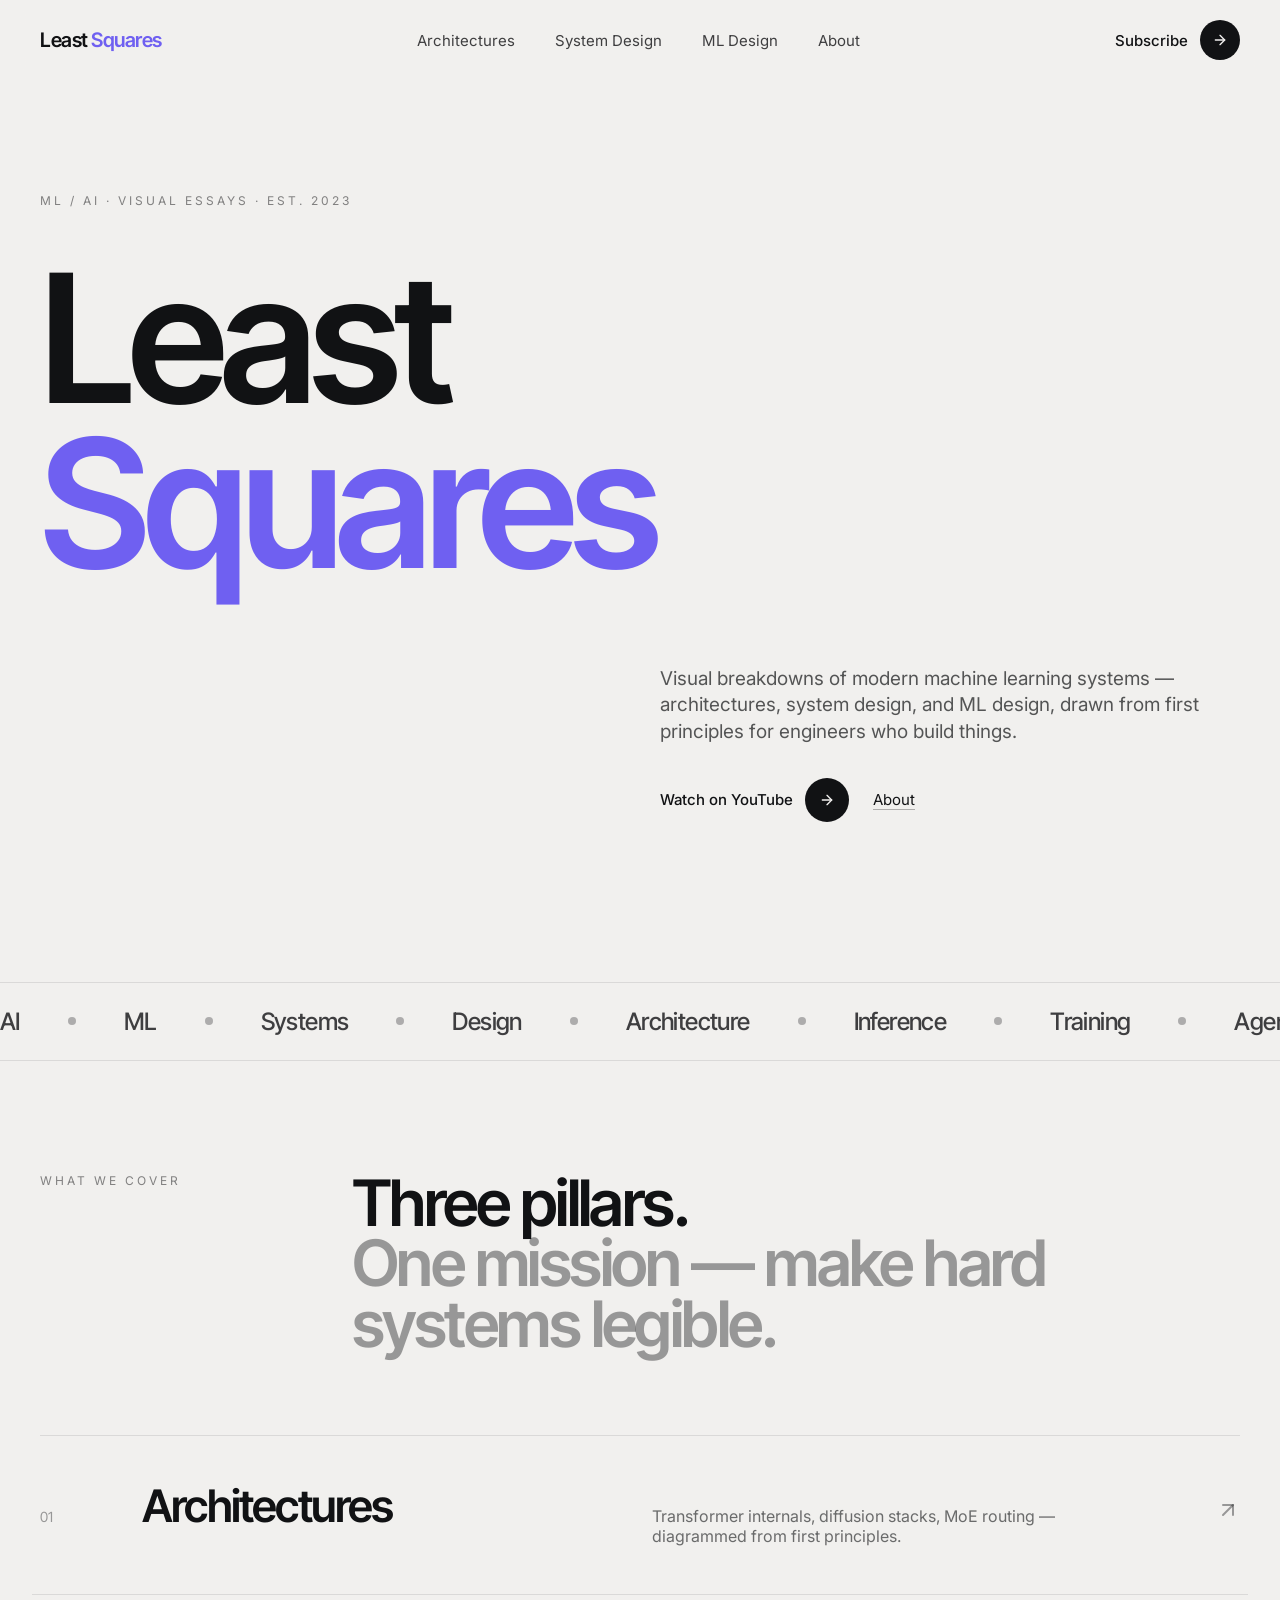
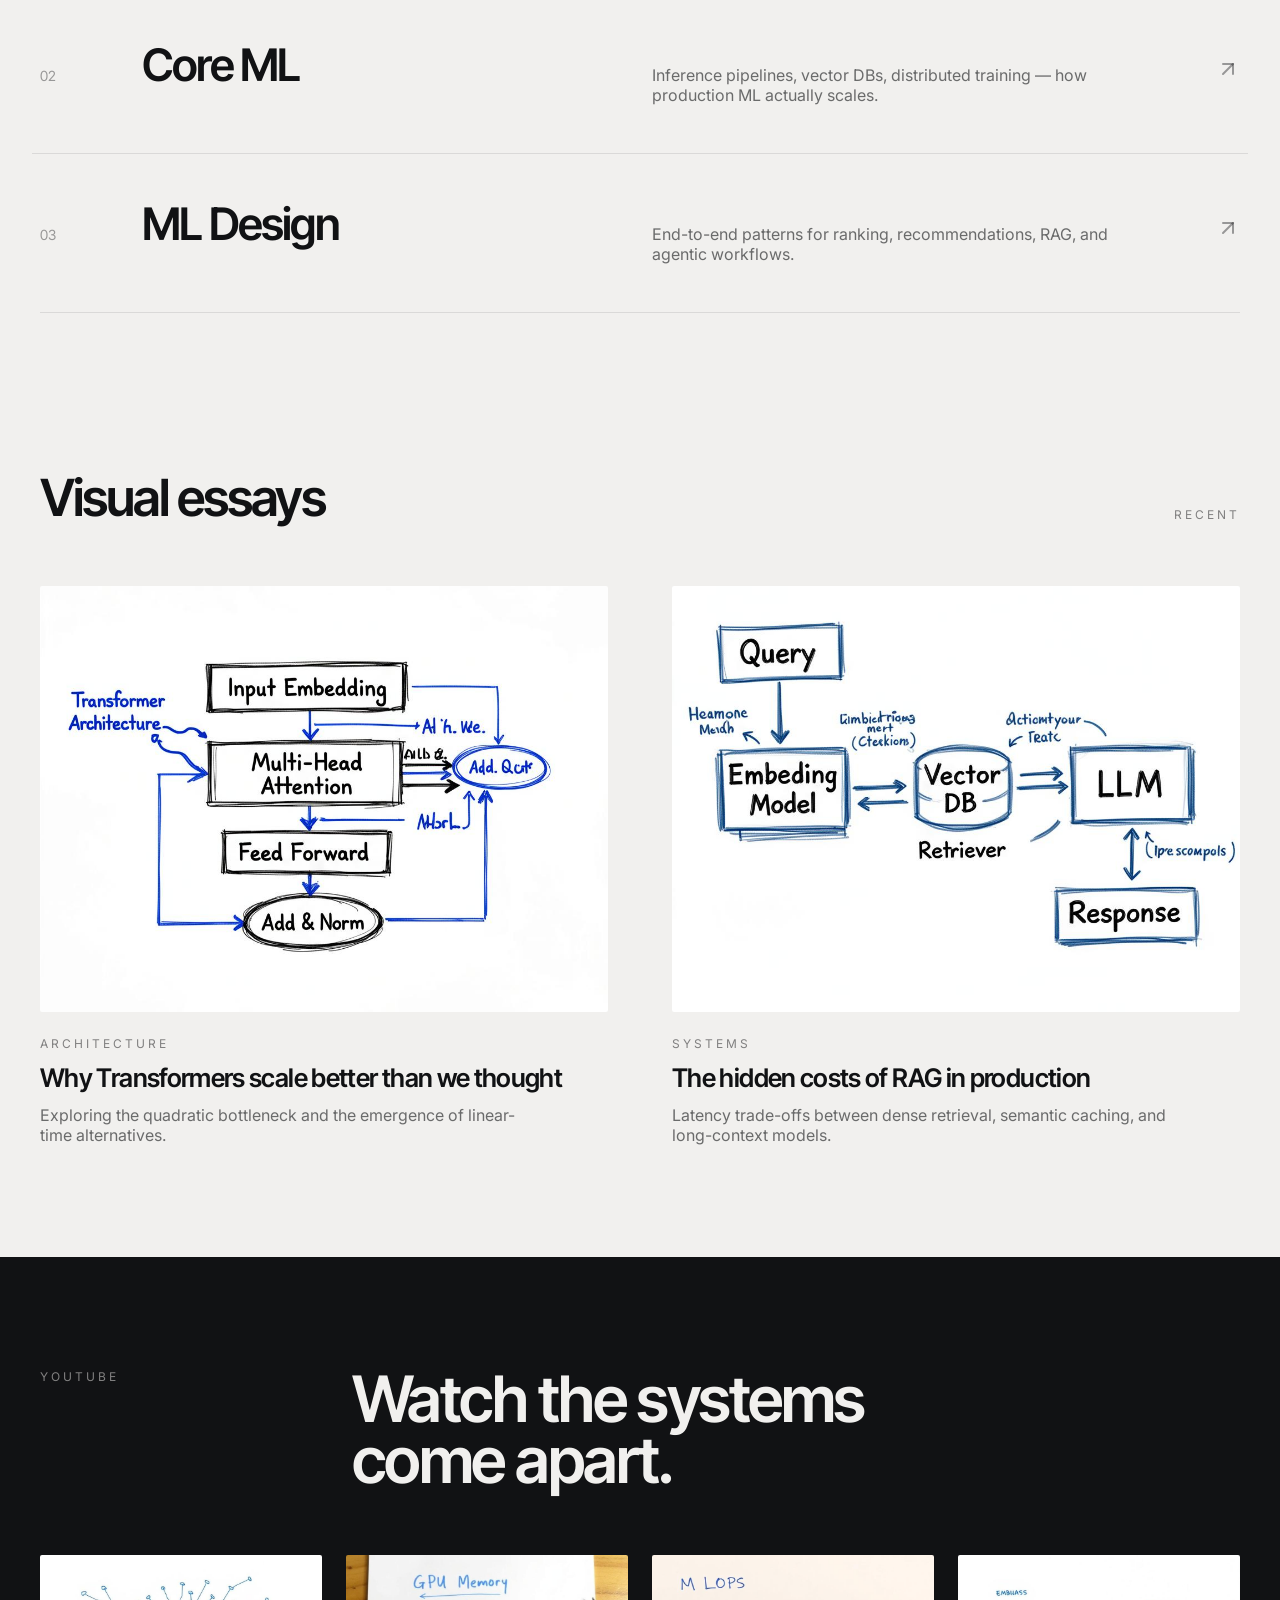
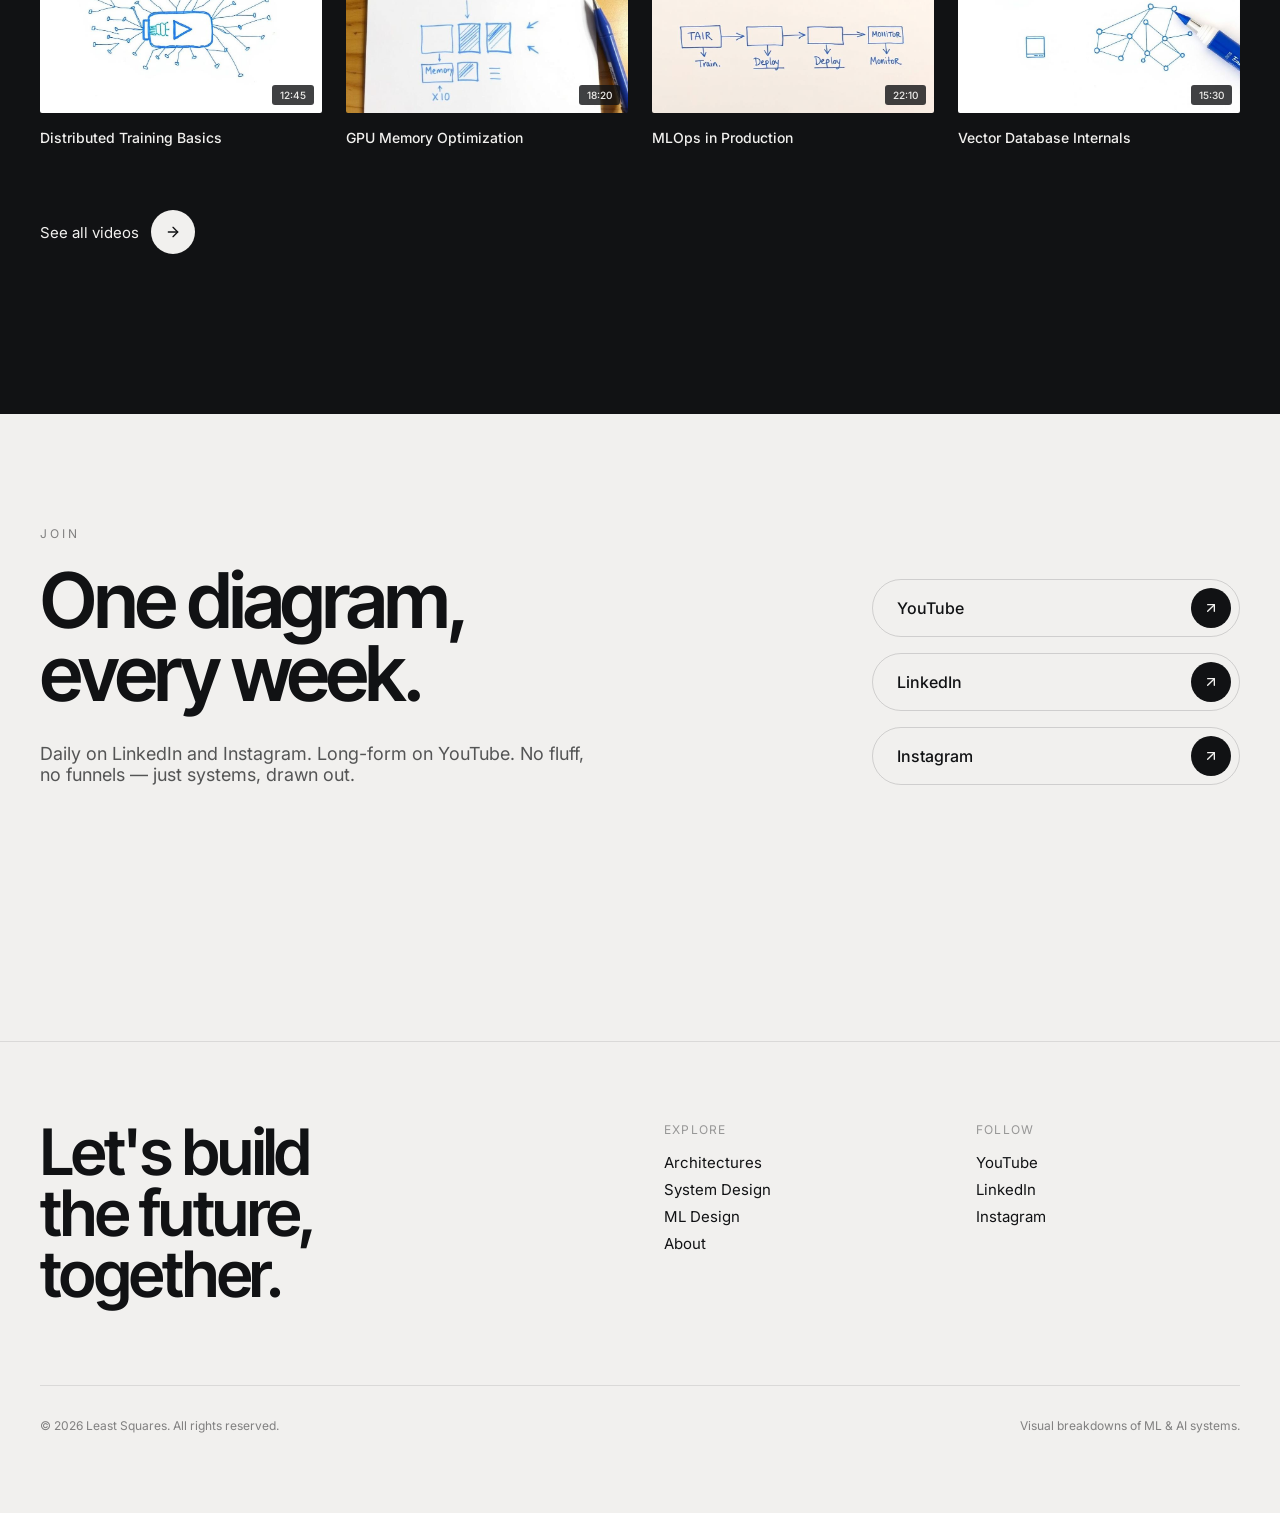
==== index.html @ eaf54483 "[Upate]: Added brand color" ====
<!DOCTYPE html>
<html lang="en">
<head>
  <meta charset="UTF-8" />
  <meta name="viewport" content="width=device-width, initial-scale=1.0" />
  <title>Least Squares — Visual breakdowns of ML & AI systems</title>
  <meta name="description" content="Visual breakdowns of ML/AI architectures, system design, and ML design — annotated diagrams and first-principles analysis for engineers." />
  <meta property="og:title" content="Least Squares — ML/AI Architectures & System Design" />
  <meta property="og:description" content="Visual breakdowns of ML systems, RAG pipelines, and model internals." />
  <meta property="og:type" content="website" />
  <meta property="og:url" content="/" />
  <link rel="canonical" href="/" />
  <link rel="stylesheet" href="styles.css" />
</head>
<body>

<!-- HEADER -->
<header class="site-header">
  <div class="inner">
    <a href="index.html" class="logo font-display">
      Least <span class="brand-color">Squares</span>
    </a>
    <nav>
      <a href="architectures.html">Architectures</a>
      <a href="system-design.html">System Design</a>
      <a href="ml-design.html">ML Design</a>
      <a href="about.html">About</a>
    </nav>
    <a href="https://www.youtube.com/" target="_blank" rel="noreferrer" class="subscribe-btn">
      <span class="subscribe-label">Subscribe</span>
      <span class="icon-circle">
        <svg class="icon-arrow-right" viewBox="0 0 24 24"><line x1="5" y1="12" x2="19" y2="12"/><polyline points="12 5 19 12 12 19"/></svg>
      </span>
    </a>
    <button class="mobile-menu-btn" id="menuBtn" aria-label="Toggle menu">
      <span></span><span></span><span></span>
    </button>
  </div>
  <nav class="mobile-nav" id="mobileNav">
    <a href="architectures.html">Architectures</a>
    <a href="system-design.html">System Design</a>
    <a href="ml-design.html">ML Design</a>
    <a href="about.html">About</a>
    <a href="https://www.youtube.com/" target="_blank" rel="noreferrer">Subscribe →</a>
  </nav>
</header>

<!-- MAIN -->
<div class="page-wrapper">
  <main>

    <!-- Hero -->
    <section class="hero">
      <div class="inner">
        <p class="eyebrow">ML / AI · Visual essays · Est. 2023</p>
        <h1 class="editorial-headline">Least<br><span class="brand-color">Squares</span></h1>
        <div class="hero-bottom">
          <div class="hero-right">
            <p class="hero-desc">
              Visual breakdowns of modern machine learning systems —
              architectures, system design, and ML design, drawn from
              first principles for engineers who build things.
            </p>
            <div class="hero-actions">
              <a href="https://www.youtube.com/" target="_blank" rel="noreferrer" class="yt-link">
                Watch on YouTube
                <span class="icon-circle">
                  <svg class="icon-arrow-right" viewBox="0 0 24 24"><line x1="5" y1="12" x2="19" y2="12"/><polyline points="12 5 19 12 12 19"/></svg>
                </span>
              </a>
              <a href="about.html" class="about-link">About</a>
            </div>
          </div>
        </div>
      </div>

      <!-- Marquee -->
      <div class="marquee-band">
        <div class="marquee-inner">
          <!-- Triplicated for infinite loop -->
          <span class="marquee-item">AI<span class="marquee-dot"></span></span>
          <span class="marquee-item">ML<span class="marquee-dot"></span></span>
          <span class="marquee-item">Systems<span class="marquee-dot"></span></span>
          <span class="marquee-item">Design<span class="marquee-dot"></span></span>
          <span class="marquee-item">Architecture<span class="marquee-dot"></span></span>
          <span class="marquee-item">Inference<span class="marquee-dot"></span></span>
          <span class="marquee-item">Training<span class="marquee-dot"></span></span>
          <span class="marquee-item">Agents<span class="marquee-dot"></span></span>
          <span class="marquee-item">RAG<span class="marquee-dot"></span></span>
          <span class="marquee-item">Vectors<span class="marquee-dot"></span></span>
          <!-- repeat 2 -->
          <span class="marquee-item">AI<span class="marquee-dot"></span></span>
          <span class="marquee-item">ML<span class="marquee-dot"></span></span>
          <span class="marquee-item">Systems<span class="marquee-dot"></span></span>
          <span class="marquee-item">Design<span class="marquee-dot"></span></span>
          <span class="marquee-item">Architecture<span class="marquee-dot"></span></span>
          <span class="marquee-item">Inference<span class="marquee-dot"></span></span>
          <span class="marquee-item">Training<span class="marquee-dot"></span></span>
          <span class="marquee-item">Agents<span class="marquee-dot"></span></span>
          <span class="marquee-item">RAG<span class="marquee-dot"></span></span>
          <span class="marquee-item">Vectors<span class="marquee-dot"></span></span>
          <!-- repeat 3 -->
          <span class="marquee-item">AI<span class="marquee-dot"></span></span>
          <span class="marquee-item">ML<span class="marquee-dot"></span></span>
          <span class="marquee-item">Systems<span class="marquee-dot"></span></span>
          <span class="marquee-item">Design<span class="marquee-dot"></span></span>
          <span class="marquee-item">Architecture<span class="marquee-dot"></span></span>
          <span class="marquee-item">Inference<span class="marquee-dot"></span></span>
          <span class="marquee-item">Training<span class="marquee-dot"></span></span>
          <span class="marquee-item">Agents<span class="marquee-dot"></span></span>
          <span class="marquee-item">RAG<span class="marquee-dot"></span></span>
          <span class="marquee-item">Vectors<span class="marquee-dot"></span></span>
        </div>
      </div>
    </section>

    <!-- Pillars -->
    <section class="pillars-section">
      <div class="pillars-header">
        <p class="pillars-label">What we cover</p>
        <h2 class="pillars-headline">
          Three pillars.<br>
          <span class="muted">One mission — make hard systems legible.</span>
        </h2>
      </div>
      <div class="pillars-list">
        <a href="architectures.html" class="pillar-row">
          <span class="pillar-num font-display">01</span>
          <h3 class="pillar-title font-display">Architectures</h3>
          <p class="pillar-body">Transformer internals, diffusion stacks, MoE routing — diagrammed from first principles.</p>
          <span class="pillar-arrow">
            <svg class="icon-arrow-up-right" viewBox="0 0 24 24"><line x1="7" y1="17" x2="17" y2="7"/><polyline points="7 7 17 7 17 17"/></svg>
          </span>
        </a>
        <a href="system-design.html" class="pillar-row">
          <span class="pillar-num font-display">02</span>
          <h3 class="pillar-title font-display">Core ML</h3>
          <p class="pillar-body">Inference pipelines, vector DBs, distributed training — how production ML actually scales.</p>
          <span class="pillar-arrow">
            <svg class="icon-arrow-up-right" viewBox="0 0 24 24"><line x1="7" y1="17" x2="17" y2="7"/><polyline points="7 7 17 7 17 17"/></svg>
          </span>
        </a>
        <a href="ml-design.html" class="pillar-row">
          <span class="pillar-num font-display">03</span>
          <h3 class="pillar-title font-display">ML Design</h3>
          <p class="pillar-body">End-to-end patterns for ranking, recommendations, RAG, and agentic workflows.</p>
          <span class="pillar-arrow">
            <svg class="icon-arrow-up-right" viewBox="0 0 24 24"><line x1="7" y1="17" x2="17" y2="7"/><polyline points="7 7 17 7 17 17"/></svg>
          </span>
        </a>
      </div>
    </section>

    <!-- Visual Essays -->
    <section class="essays-section">
      <div class="essays-header">
        <h2 class="editorial-headline">Visual essays</h2>
        <span class="recent-label">Recent</span>
      </div>
      <div class="essays-grid">
        <article class="essay-card">
          <div class="essay-img-wrap">
            <img src="assets/diagram-transformer.jpg" alt="Why Transformers scale better than we thought" loading="lazy" />
          </div>
          <p class="essay-tag">Architecture</p>
          <h3 class="essay-title font-display">Why Transformers scale better than we thought</h3>
          <p class="essay-body">Exploring the quadratic bottleneck and the emergence of linear-time alternatives.</p>
        </article>
        <article class="essay-card">
          <div class="essay-img-wrap">
            <img src="assets/diagram-rag.jpg" alt="The hidden costs of RAG in production" loading="lazy" />
          </div>
          <p class="essay-tag">Systems</p>
          <h3 class="essay-title font-display">The hidden costs of RAG in production</h3>
          <p class="essay-body">Latency trade-offs between dense retrieval, semantic caching, and long-context models.</p>
        </article>
      </div>
    </section>

    <!-- Video Section -->
    <section class="video-section">
      <div class="inner">
        <div class="video-header">
          <p class="video-label">YouTube</p>
          <h2 class="video-headline editorial-headline">
            Watch the systems<br>come apart.
          </h2>
        </div>
        <div class="video-grid">
          <a href="https://www.youtube.com/" target="_blank" rel="noreferrer" class="video-card">
            <div class="video-thumb">
              <img src="assets/yt-distributed.jpg" alt="Distributed Training Basics" loading="lazy" />
              <span class="video-duration">12:45</span>
            </div>
            <p class="video-title">Distributed Training Basics</p>
          </a>
          <a href="https://www.youtube.com/" target="_blank" rel="noreferrer" class="video-card">
            <div class="video-thumb">
              <img src="assets/yt-gpu.jpg" alt="GPU Memory Optimization" loading="lazy" />
              <span class="video-duration">18:20</span>
            </div>
            <p class="video-title">GPU Memory Optimization</p>
          </a>
          <a href="https://www.youtube.com/" target="_blank" rel="noreferrer" class="video-card">
            <div class="video-thumb">
              <img src="assets/yt-mlops.jpg" alt="MLOps in Production" loading="lazy" />
              <span class="video-duration">22:10</span>
            </div>
            <p class="video-title">MLOps in Production</p>
          </a>
          <a href="https://www.youtube.com/" target="_blank" rel="noreferrer" class="video-card">
            <div class="video-thumb">
              <img src="assets/yt-vectordb.jpg" alt="Vector Database Internals" loading="lazy" />
              <span class="video-duration">15:30</span>
            </div>
            <p class="video-title">Vector Database Internals</p>
          </a>
        </div>
        <div class="video-cta">
          <a href="https://www.youtube.com/" target="_blank" rel="noreferrer">
            See all videos
            <span class="icon-circle">
              <svg class="icon-arrow-right" viewBox="0 0 24 24"><line x1="5" y1="12" x2="19" y2="12"/><polyline points="12 5 19 12 12 19"/></svg>
            </span>
          </a>
        </div>
      </div>
    </section>

    <!-- Social / Newsletter CTA -->
    <section class="social-section">
      <div class="social-grid">
        <div class="social-left">
          <p class="social-eyebrow">Join</p>
          <h2 class="social-headline editorial-headline">
            One diagram,<br>every week.
          </h2>
          <p class="social-desc">
            Daily on LinkedIn and Instagram. Long-form on YouTube. No fluff, no funnels — just systems, drawn out.
          </p>
        </div>
        <div class="social-right">
          <a href="https://www.youtube.com/" target="_blank" rel="noreferrer" class="social-link">
            <span>YouTube</span>
            <span class="icon-circle">
              <svg class="icon-arrow-up-right-sm" viewBox="0 0 24 24"><line x1="7" y1="17" x2="17" y2="7"/><polyline points="7 7 17 7 17 17"/></svg>
            </span>
          </a>
          <a href="https://www.linkedin.com/" target="_blank" rel="noreferrer" class="social-link">
            <span>LinkedIn</span>
            <span class="icon-circle">
              <svg class="icon-arrow-up-right-sm" viewBox="0 0 24 24"><line x1="7" y1="17" x2="17" y2="7"/><polyline points="7 7 17 7 17 17"/></svg>
            </span>
          </a>
          <a href="https://www.instagram.com/" target="_blank" rel="noreferrer" class="social-link">
            <span>Instagram</span>
            <span class="icon-circle">
              <svg class="icon-arrow-up-right-sm" viewBox="0 0 24 24"><line x1="7" y1="17" x2="17" y2="7"/><polyline points="7 7 17 7 17 17"/></svg>
            </span>
          </a>
        </div>
      </div>
    </section>

  </main>

  <!-- FOOTER -->
  <footer class="site-footer">
    <div class="inner">
      <div class="footer-grid">
        <div class="footer-brand">
          <h2 class="font-display">Let's build<br>the future,<br>together.</h2>
        </div>
        <div class="footer-col">
          <p class="footer-col-label">Explore</p>
          <ul>
            <li><a href="architectures.html">Architectures</a></li>
            <li><a href="system-design.html">System Design</a></li>
            <li><a href="ml-design.html">ML Design</a></li>
            <li><a href="about.html">About</a></li>
          </ul>
        </div>
        <div class="footer-col">
          <p class="footer-col-label">Follow</p>
          <ul>
            <li><a href="https://www.youtube.com/" target="_blank" rel="noreferrer">YouTube</a></li>
            <li><a href="https://www.linkedin.com/" target="_blank" rel="noreferrer">LinkedIn</a></li>
            <li><a href="https://www.instagram.com/" target="_blank" rel="noreferrer">Instagram</a></li>
          </ul>
        </div>
      </div>
      <div class="footer-bottom">
        <p id="footer-year">© 2026 Least Squares. All rights reserved.</p>
        <p>Visual breakdowns of ML &amp; AI systems.</p>
      </div>
    </div>
  </footer>
</div>

<script>
  // Mobile menu
  document.getElementById('menuBtn').addEventListener('click', function() {
    document.getElementById('mobileNav').classList.toggle('open');
  });
  // Footer year
  document.getElementById('footer-year').textContent =
    '© ' + new Date().getFullYear() + ' Least Squares. All rights reserved.';
</script>
</body>
</html>
---- styles.css ----
@import url("https://fonts.googleapis.com/css2?family=Inter+Tight:wght@400;500;600;700;800&family=Inter:wght@400;500;600&display=swap");

*, *::before, *::after {
  box-sizing: border-box;
  margin: 0;
  padding: 0;
}

:root {
  --ink: oklch(0.18 0.005 270);
  --paper: oklch(0.955 0.003 80);
  --muted-paper: oklch(0.92 0.004 80);
  --marker: oklch(0.55 0.005 270);
  --border: oklch(0.86 0.004 80);
  --font-sans: "Inter", ui-sans-serif, system-ui, sans-serif;
  --font-display: "Inter Tight", ui-sans-serif, system-ui, sans-serif;
  --radius: 0.625rem;
}

html, body {
  background-color: var(--paper);
  color: var(--ink);
  font-family: var(--font-sans);
  -webkit-font-smoothing: antialiased;
  min-height: 100vh;
}

a {
  color: inherit;
  text-decoration: none;
}

img {
  display: block;
  max-width: 100%;
}

ul {
  list-style: none;
}

/* Utilities */
.font-display {
  font-family: var(--font-display);
  letter-spacing: -0.025em;
}

.editorial-headline {
  font-family: var(--font-display);
  font-weight: 600;
  letter-spacing: -0.04em;
  line-height: 0.95;
}

/* --- HEADER --- */
.site-header {
  width: 100%;
  position: sticky;
  top: 0;
  z-index: 50;
  background: color-mix(in oklch, var(--paper) 85%, transparent);
  backdrop-filter: blur(12px);
  -webkit-backdrop-filter: blur(12px);
  border-bottom: 1px solid transparent;
}

.site-header .inner {
  max-width: 1400px;
  margin: 0 auto;
  padding: 0 2.5rem;
  height: 5rem;
  display: flex;
  align-items: center;
  justify-content: space-between;
}

.site-header .logo {
  font-family: var(--font-display);
  font-size: 1.25rem;
  font-weight: 600;
  letter-spacing: -0.025em;
}

.site-header .inner nav {
  display: flex;
  align-items: center;
  gap: 2.5rem;
  font-size: 0.9375rem;
  color: color-mix(in oklch, var(--ink) 80%, transparent);
}

.site-header .inner nav a:hover {
  color: var(--ink);
  transition: color 0.15s;
}

.site-header .inner nav a.active {
  color: var(--ink);
}

.site-header .subscribe-btn {
  display: flex;
  align-items: center;
  gap: 0.75rem;
  font-size: 0.9375rem;
  font-weight: 500;
}

.site-header .subscribe-btn .icon-circle {
  width: 2.5rem;
  height: 2.5rem;
  border-radius: 50%;
  background: var(--ink);
  color: var(--paper);
  display: flex;
  align-items: center;
  justify-content: center;
  transition: transform 0.2s;
  flex-shrink: 0;
}

.site-header .subscribe-btn:hover .icon-circle {
  transform: rotate(-25deg);
}

/* Mobile nav toggle — hidden on desktop, shown only in mobile breakpoint */
.mobile-menu-btn {
  display: none;
  background: none;
  border: none;
  cursor: pointer;
  flex-direction: column;
  gap: 5px;
  padding: 4px;
}

@media (min-width: 769px) {
  .mobile-menu-btn {
    display: none !important;
  }
}

.mobile-menu-btn span {
  display: block;
  width: 22px;
  height: 2px;
  background: var(--ink);
  transition: all 0.3s;
}

.mobile-nav {
  display: none;
  flex-direction: column;
  padding: 1rem 1.5rem 1.5rem;
  border-top: 1px solid color-mix(in oklch, var(--ink) 10%, transparent);
  gap: 0.75rem;
}

.mobile-nav a {
  font-size: 1rem;
  color: var(--ink);
  padding: 0.25rem 0;
}

@media (max-width: 768px) {
  .mobile-nav.open {
    display: flex;
  }
}

/* --- FOOTER --- */
.site-footer {
  margin-top: 6rem;
  border-top: 1px solid color-mix(in oklch, var(--ink) 10%, transparent);
}

.site-footer .inner {
  max-width: 1400px;
  margin: 0 auto;
  padding: 5rem 2.5rem;
}

.site-footer .footer-grid {
  display: grid;
  grid-template-columns: repeat(12, 1fr);
  gap: 3rem;
}

.site-footer .footer-brand {
  grid-column: span 6;
}

.site-footer .footer-brand h2 {
  font-family: var(--font-display);
  font-size: clamp(2.5rem, 5vw, 4.5rem);
  font-weight: 600;
  letter-spacing: -0.04em;
  line-height: 0.95;
}

.site-footer .footer-col {
  grid-column: span 3;
}

.site-footer .footer-col-label {
  font-size: 0.75rem;
  text-transform: uppercase;
  letter-spacing: 0.1em;
  color: color-mix(in oklch, var(--ink) 40%, transparent);
  margin-bottom: 1rem;
}

.site-footer .footer-col ul {
  display: flex;
  flex-direction: column;
  gap: 0.5rem;
  font-size: 0.9375rem;
}

.site-footer .footer-col ul a:hover {
  text-decoration: underline;
  text-underline-offset: 4px;
}

.site-footer .footer-bottom {
  margin-top: 5rem;
  padding-top: 2rem;
  border-top: 1px solid color-mix(in oklch, var(--ink) 10%, transparent);
  display: flex;
  justify-content: space-between;
  gap: 1rem;
  font-size: 0.75rem;
  color: color-mix(in oklch, var(--ink) 50%, transparent);
}

/* --- HOME PAGE --- */
.page-wrapper {
  min-height: 100vh;
}

/* Hero */
.hero {
  position: relative;
}

.hero .inner {
  max-width: 1400px;
  margin: 0 auto;
  padding: 7rem 2.5rem 10rem;
}

.hero .eyebrow {
  font-size: 0.75rem;
  text-transform: uppercase;
  letter-spacing: 0.25em;
  color: color-mix(in oklch, var(--ink) 50%, transparent);
  margin-bottom: 3rem;
}

.hero h1 {
  font-size: clamp(12vw, 14vw, 200px);
  line-height: 0.92;
  font-family: var(--font-display);
  font-weight: 600;
  letter-spacing: -0.04em;
}

.hero .hero-bottom {
  margin-top: 5rem;
  display: grid;
  grid-template-columns: repeat(12, 1fr);
  gap: 2.5rem;
  align-items: end;
}

.hero .hero-right {
  grid-column: 7 / 13;
}

.hero .hero-desc {
  font-size: 1.1875rem;
  color: color-mix(in oklch, var(--ink) 70%, transparent);
  line-height: 1.4;
  text-wrap: pretty;
}

.hero .hero-actions {
  margin-top: 2rem;
  display: flex;
  align-items: center;
  gap: 1.5rem;
}

.hero .yt-link {
  display: inline-flex;
  align-items: center;
  gap: 0.75rem;
  font-size: 0.9375rem;
  font-weight: 500;
}

.hero .yt-link .icon-circle {
  width: 2.75rem;
  height: 2.75rem;
  border-radius: 50%;
  background: var(--ink);
  color: var(--paper);
  display: flex;
  align-items: center;
  justify-content: center;
  transition: transform 0.2s;
  flex-shrink: 0;
}

.hero .yt-link:hover .icon-circle {
  transform: rotate(-25deg);
}

.hero .about-link {
  font-size: 0.9375rem;
  text-decoration: underline;
  text-underline-offset: 4px;
  text-decoration-color: color-mix(in oklch, var(--ink) 30%, transparent);
}

.hero .about-link:hover {
  text-decoration-color: var(--ink);
}

/* Marquee */
.marquee-band {
  border-top: 1px solid color-mix(in oklch, var(--ink) 10%, transparent);
  border-bottom: 1px solid color-mix(in oklch, var(--ink) 10%, transparent);
  overflow: hidden;
}

.marquee-inner {
  display: flex;
  gap: 3rem;
  padding: 1.5rem 0;
  white-space: nowrap;
  animation: scroll 40s linear infinite;
}

.marquee-item {
  font-family: var(--font-display);
  font-size: 1.5rem;
  font-weight: 500;
  color: color-mix(in oklch, var(--ink) 80%, transparent);
  display: inline-flex;
  align-items: center;
  gap: 3rem;
  letter-spacing: -0.025em;
}

.marquee-dot {
  display: inline-block;
  width: 0.5rem;
  height: 0.5rem;
  border-radius: 50%;
  background: color-mix(in oklch, var(--ink) 30%, transparent);
}

@keyframes scroll {
  from { transform: translateX(0); }
  to { transform: translateX(-33.333%); }
}

/* Pillars */
.pillars-section {
  max-width: 1400px;
  margin: 0 auto;
  padding: 7rem 2.5rem 10rem;
}

.pillars-header {
  display: grid;
  grid-template-columns: repeat(12, 1fr);
  gap: 3rem;
  margin-bottom: 5rem;
}

.pillars-label {
  grid-column: span 3;
  font-size: 0.75rem;
  text-transform: uppercase;
  letter-spacing: 0.25em;
  color: color-mix(in oklch, var(--ink) 50%, transparent);
}

.pillars-headline {
  grid-column: span 9;
  font-family: var(--font-display);
  font-size: clamp(2.5rem, 5vw, 4.5rem);
  font-weight: 600;
  letter-spacing: -0.04em;
  line-height: 0.95;
}

.pillars-headline .muted {
  color: color-mix(in oklch, var(--ink) 40%, transparent);
}

.pillars-list {
  border-top: 1px solid color-mix(in oklch, var(--ink) 10%, transparent);
  border-bottom: 1px solid color-mix(in oklch, var(--ink) 10%, transparent);
}

.pillar-row {
  display: grid;
  grid-template-columns: repeat(12, 1fr);
  gap: 1.5rem;
  padding: 3rem 0.5rem;
  margin: 0 -0.5rem;
  align-items: baseline;
  border-bottom: 1px solid color-mix(in oklch, var(--ink) 10%, transparent);
  transition: background 0.15s;
  cursor: pointer;
  text-decoration: none;
}

.pillar-row:last-child {
  border-bottom: none;
}

.pillar-row:hover {
  background: color-mix(in oklch, var(--muted-paper) 40%, transparent);
}

.pillar-num {
  grid-column: span 1;
  font-family: var(--font-display);
  font-size: 0.875rem;
  color: color-mix(in oklch, var(--ink) 40%, transparent);
  letter-spacing: -0.025em;
}

.pillar-title {
  grid-column: span 5;
  font-family: var(--font-display);
  font-size: clamp(1.75rem, 3.5vw, 3rem);
  font-weight: 600;
  letter-spacing: -0.04em;
  line-height: 1;
}

.pillar-body {
  grid-column: span 5;
  font-size: 1rem;
  color: color-mix(in oklch, var(--ink) 60%, transparent);
  text-wrap: pretty;
}

.pillar-arrow {
  grid-column: span 1;
  display: flex;
  justify-content: flex-end;
}

.pillar-arrow svg {
  width: 1.5rem;
  height: 1.5rem;
  color: color-mix(in oklch, var(--ink) 40%, transparent);
  transition: color 0.15s, transform 0.15s;
}

.pillar-row:hover .pillar-arrow svg {
  color: var(--ink);
  transform: translate(4px, -4px);
}

/* Essays */
.essays-section {
  max-width: 1400px;
  margin: 0 auto;
  padding: 0 2.5rem 7rem;
}

.essays-header {
  display: flex;
  align-items: flex-end;
  justify-content: space-between;
  margin-bottom: 4rem;
}

.essays-header h2 {
  font-family: var(--font-display);
  font-size: clamp(2.5rem, 4vw, 3.75rem);
  font-weight: 600;
  letter-spacing: -0.04em;
  line-height: 0.95;
}

.essays-header .recent-label {
  font-size: 0.75rem;
  text-transform: uppercase;
  letter-spacing: 0.25em;
  color: color-mix(in oklch, var(--ink) 50%, transparent);
}

.essays-grid {
  display: grid;
  grid-template-columns: repeat(2, 1fr);
  gap: 4rem;
}

.essay-card {
  cursor: pointer;
}

.essay-img-wrap {
  aspect-ratio: 4/3;
  overflow: hidden;
  background: var(--muted-paper);
  margin-bottom: 1.5rem;
  border-radius: 2px;
}

.essay-img-wrap img {
  width: 100%;
  height: 100%;
  object-fit: cover;
  transition: transform 0.7s;
}

.essay-card:hover .essay-img-wrap img {
  transform: scale(1.03);
}

.essay-tag {
  font-size: 0.75rem;
  text-transform: uppercase;
  letter-spacing: 0.25em;
  color: color-mix(in oklch, var(--ink) 50%, transparent);
  margin-bottom: 0.75rem;
}

.essay-title {
  font-family: var(--font-display);
  font-size: clamp(1.375rem, 2vw, 1.875rem);
  font-weight: 600;
  letter-spacing: -0.025em;
  margin-bottom: 0.75rem;
  line-height: 1.2;
  transition: text-decoration 0.15s;
}

.essay-card:hover .essay-title {
  text-decoration: underline;
  text-underline-offset: 4px;
  text-decoration-thickness: 1px;
}

.essay-body {
  font-size: 1rem;
  color: color-mix(in oklch, var(--ink) 60%, transparent);
  max-width: 50ch;
}

/* Video Section */
.video-section {
  background: var(--ink);
  color: var(--paper);
}

.video-section .inner {
  max-width: 1400px;
  margin: 0 auto;
  padding: 7rem 2.5rem 10rem;
}

.video-section .video-header {
  display: grid;
  grid-template-columns: repeat(12, 1fr);
  gap: 3rem;
  margin-bottom: 4rem;
}

.video-section .video-label {
  grid-column: span 3;
  font-size: 0.75rem;
  text-transform: uppercase;
  letter-spacing: 0.25em;
  color: color-mix(in oklch, var(--paper) 50%, transparent);
}

.video-section .video-headline {
  grid-column: span 9;
  font-family: var(--font-display);
  font-size: clamp(2.5rem, 5vw, 4.5rem);
  font-weight: 600;
  letter-spacing: -0.04em;
  line-height: 0.95;
}

.video-grid {
  display: grid;
  grid-template-columns: repeat(4, 1fr);
  gap: 1.5rem;
}

.video-card {
  display: block;
  text-decoration: none;
  color: var(--paper);
}

.video-thumb {
  aspect-ratio: 16/9;
  overflow: hidden;
  background: color-mix(in oklch, var(--paper) 10%, transparent);
  border-radius: 2px;
  position: relative;
  margin-bottom: 1rem;
}

.video-thumb img {
  width: 100%;
  height: 100%;
  object-fit: cover;
  transition: transform 0.5s;
}

.video-card:hover .video-thumb img {
  transform: scale(1.04);
}

.video-duration {
  position: absolute;
  bottom: 0.5rem;
  right: 0.5rem;
  font-size: 0.625rem;
  font-weight: 500;
  padding: 0.25rem 0.5rem;
  background: color-mix(in oklch, var(--ink) 80%, transparent);
  color: var(--paper);
  border-radius: 3px;
}

.video-title {
  font-size: 0.875rem;
  font-weight: 500;
}

.video-card:hover .video-title {
  text-decoration: underline;
  text-underline-offset: 4px;
}

.video-cta {
  margin-top: 4rem;
}

.video-cta a {
  display: inline-flex;
  align-items: center;
  gap: 0.75rem;
  font-size: 0.9375rem;
  color: var(--paper);
  text-decoration: none;
}

.video-cta .icon-circle {
  width: 2.75rem;
  height: 2.75rem;
  border-radius: 50%;
  background: var(--paper);
  color: var(--ink);
  display: flex;
  align-items: center;
  justify-content: center;
  transition: transform 0.2s;
  flex-shrink: 0;
}

.video-cta a:hover .icon-circle {
  transform: rotate(-25deg);
}

/* Social / Newsletter CTA */
.social-section {
  max-width: 1400px;
  margin: 0 auto;
  padding: 7rem 2.5rem 10rem;
}

.social-section .social-grid {
  display: grid;
  grid-template-columns: repeat(12, 1fr);
  gap: 3rem;
  align-items: end;
}

.social-section .social-left {
  grid-column: span 8;
}

.social-section .social-eyebrow {
  font-size: 0.75rem;
  text-transform: uppercase;
  letter-spacing: 0.25em;
  color: color-mix(in oklch, var(--ink) 50%, transparent);
  margin-bottom: 1.5rem;
}

.social-section .social-headline {
  font-family: var(--font-display);
  font-size: clamp(3rem, 6vw, 5rem);
  font-weight: 600;
  letter-spacing: -0.04em;
  line-height: 0.95;
}

.social-section .social-desc {
  margin-top: 2rem;
  font-size: 1.125rem;
  color: color-mix(in oklch, var(--ink) 70%, transparent);
  max-width: 50ch;
}

.social-section .social-right {
  grid-column: span 4;
  display: flex;
  flex-direction: column;
  gap: 1rem;
}

.social-link {
  display: flex;
  align-items: center;
  justify-content: space-between;
  border: 1px solid color-mix(in oklch, var(--ink) 15%, transparent);
  border-radius: 9999px;
  padding: 0.5rem 0.5rem 0.5rem 1.5rem;
  transition: border-color 0.2s;
  text-decoration: none;
  color: var(--ink);
}

.social-link:hover {
  border-color: var(--ink);
}

.social-link span {
  font-size: 1rem;
  font-weight: 500;
}

.social-link .icon-circle {
  width: 2.5rem;
  height: 2.5rem;
  border-radius: 50%;
  background: var(--ink);
  color: var(--paper);
  display: flex;
  align-items: center;
  justify-content: center;
  transition: transform 0.2s;
  flex-shrink: 0;
}

.social-link:hover .icon-circle {
  transform: rotate(-25deg);
}

/* --- ABOUT PAGE --- */
.about-page .about-inner {
  max-width: 48rem;
  margin: 0 auto;
  padding: 5rem 1.5rem;
}

.about-badge {
  display: inline-block;
  padding: 0.25rem 0.75rem;
  background: color-mix(in oklch, var(--marker) 10%, transparent);
  color: var(--marker);
  font-size: 0.75rem;
  font-weight: 600;
  letter-spacing: 0.1em;
  text-transform: uppercase;
  border: 1px solid color-mix(in oklch, var(--marker) 20%, transparent);
  margin-bottom: 1.5rem;
  border-radius: 3px;
}

.about-page h1 {
  font-family: var(--font-display);
  font-size: clamp(1.875rem, 3.5vw, 3rem);
  font-weight: 600;
  line-height: 1.2;
  letter-spacing: -0.025em;
  margin-bottom: 2rem;
  text-wrap: balance;
}

.about-page .about-body {
  display: flex;
  flex-direction: column;
  gap: 1.5rem;
  color: #52525b;
  font-size: 1rem;
  line-height: 1.7;
  text-wrap: pretty;
}

.about-page .about-body .highlight {
  color: var(--ink);
  font-weight: 500;
}

.about-channels {
  margin-top: 3rem;
  display: grid;
  grid-template-columns: repeat(3, 1fr);
  gap: 1rem;
}

.channel-card {
  display: block;
  padding: 1.25rem;
  border-radius: calc(var(--radius) + 2px);
  box-shadow: 0 0 0 1px rgba(0,0,0,0.05);
  background: white;
  text-decoration: none;
  color: var(--ink);
  transition: box-shadow 0.2s;
}

.channel-card:hover {
  box-shadow: 0 0 0 1px color-mix(in oklch, var(--marker) 30%, transparent);
}

.channel-card .channel-num {
  font-family: monospace;
  font-size: 0.75rem;
  color: var(--marker);
  margin-bottom: 0.5rem;
}

.channel-card .channel-label {
  font-weight: 600;
  font-size: 0.9375rem;
}

/* --- TOPIC PAGE --- */
.topic-page .topic-hero {
  max-width: 1400px;
  margin: 0 auto;
  padding: 4rem 2.5rem 5rem;
}

.topic-eyebrow {
  font-size: 0.75rem;
  text-transform: uppercase;
  letter-spacing: 0.25em;
  color: color-mix(in oklch, var(--ink) 50%, transparent);
  margin-bottom: 2.5rem;
}

.topic-page h1 {
  font-family: var(--font-display);
  font-size: clamp(4rem, 9vw, 8rem);
  font-weight: 600;
  letter-spacing: -0.04em;
  line-height: 0.92;
  margin-bottom: 3rem;
}

.topic-intro {
  font-size: 1.125rem;
  color: color-mix(in oklch, var(--ink) 70%, transparent);
  max-width: 60ch;
  text-wrap: pretty;
}

.topic-entries {
  max-width: 1400px;
  margin: 0 auto;
  padding: 0 2.5rem 8rem;
}

.topic-list {
  border-top: 1px solid color-mix(in oklch, var(--ink) 10%, transparent);
  border-bottom: 1px solid color-mix(in oklch, var(--ink) 10%, transparent);
}

.topic-entry {
  display: grid;
  grid-template-columns: repeat(12, 1fr);
  gap: 1.5rem;
  padding: 2.5rem 0 3.5rem;
  align-items: baseline;
  border-bottom: 1px solid color-mix(in oklch, var(--ink) 10%, transparent);
}

.topic-entry:last-child {
  border-bottom: none;
}

.entry-num {
  grid-column: span 1;
  font-family: var(--font-display);
  font-size: 0.875rem;
  color: color-mix(in oklch, var(--ink) 40%, transparent);
  letter-spacing: -0.025em;
}

.entry-title {
  grid-column: span 5;
  font-family: var(--font-display);
  font-size: clamp(1.375rem, 2.5vw, 2.25rem);
  font-weight: 600;
  letter-spacing: -0.04em;
  line-height: 1.1;
}

.entry-body {
  grid-column: span 6;
  font-size: 1rem;
  color: color-mix(in oklch, var(--ink) 60%, transparent);
  text-wrap: pretty;
  line-height: 1.6;
}

.topic-footer-note {
  font-size: 0.75rem;
  text-transform: uppercase;
  letter-spacing: 0.25em;
  color: color-mix(in oklch, var(--ink) 40%, transparent);
  margin-top: 3rem;
}

/* SVG Icons */
.icon-arrow-right {
  width: 1rem;
  height: 1rem;
  stroke: currentColor;
  fill: none;
  stroke-width: 2;
  stroke-linecap: round;
  stroke-linejoin: round;
}

.icon-arrow-up-right {
  width: 1.5rem;
  height: 1.5rem;
  stroke: currentColor;
  fill: none;
  stroke-width: 2;
  stroke-linecap: round;
  stroke-linejoin: round;
}

.icon-arrow-up-right-sm {
  width: 1rem;
  height: 1rem;
  stroke: currentColor;
  fill: none;
  stroke-width: 2;
  stroke-linecap: round;
  stroke-linejoin: round;
}

/* --- RESPONSIVE --- */
@media (max-width: 768px) {
  .site-header .inner {
    padding: 0 1.5rem;
  }

  .site-header .inner nav {
    display: none;
  }

  .site-header .subscribe-label {
    display: none;
  }

  .mobile-menu-btn {
    display: flex;
  }

  .hero .inner {
    padding: 4rem 1.5rem 6rem;
  }

  .hero h1 {
    font-size: 22vw;
  }

  .hero .hero-bottom {
    display: block;
    margin-top: 3rem;
  }

  .pillars-section {
    padding: 4rem 1.5rem 6rem;
  }

  .pillars-header {
    display: block;
    margin-bottom: 3rem;
  }

  .pillars-label {
    margin-bottom: 1rem;
    display: block;
  }

  .pillar-row {
    display: block;
    padding: 2rem 0.5rem;
  }

  .pillar-num { margin-bottom: 0.5rem; }
  .pillar-title { font-size: 2rem; margin-bottom: 0.75rem; }
  .pillar-body { font-size: 0.9375rem; }
  .pillar-arrow { display: none; }

  .essays-section {
    padding: 0 1.5rem 4rem;
  }

  .essays-grid {
    grid-template-columns: 1fr;
    gap: 2.5rem;
  }

  .video-section .inner {
    padding: 4rem 1.5rem 6rem;
  }

  .video-section .video-header {
    display: block;
    margin-bottom: 2.5rem;
  }

  .video-grid {
    grid-template-columns: repeat(2, 1fr);
  }

  .social-section {
    padding: 4rem 1.5rem 6rem;
  }

  .social-section .social-grid {
    display: block;
  }

  .social-section .social-right {
    margin-top: 2.5rem;
  }

  .site-footer .inner {
    padding: 3rem 1.5rem;
  }

  .site-footer .footer-grid {
    display: block;
  }

  .site-footer .footer-brand {
    margin-bottom: 2.5rem;
  }

  .site-footer .footer-col {
    margin-bottom: 2rem;
  }

  .site-footer .footer-bottom {
    flex-direction: column;
    margin-top: 2.5rem;
  }

  .about-channels {
    grid-template-columns: 1fr;
  }

  .topic-page .topic-hero {
    padding: 2.5rem 1.5rem 3rem;
  }

  .topic-entries {
    padding: 0 1.5rem 5rem;
  }

  .topic-entry {
    display: block;
    padding: 2rem 0;
  }

  .entry-num { margin-bottom: 0.5rem; }
  .entry-title { font-size: 1.5rem; margin-bottom: 0.75rem; }

  .marquee-item {
    font-size: 1.25rem;
  }
}

@media (max-width: 480px) {
  .video-grid {
    grid-template-columns: 1fr;
  }
}

.brand-color {
  color: #6f60f1;
}
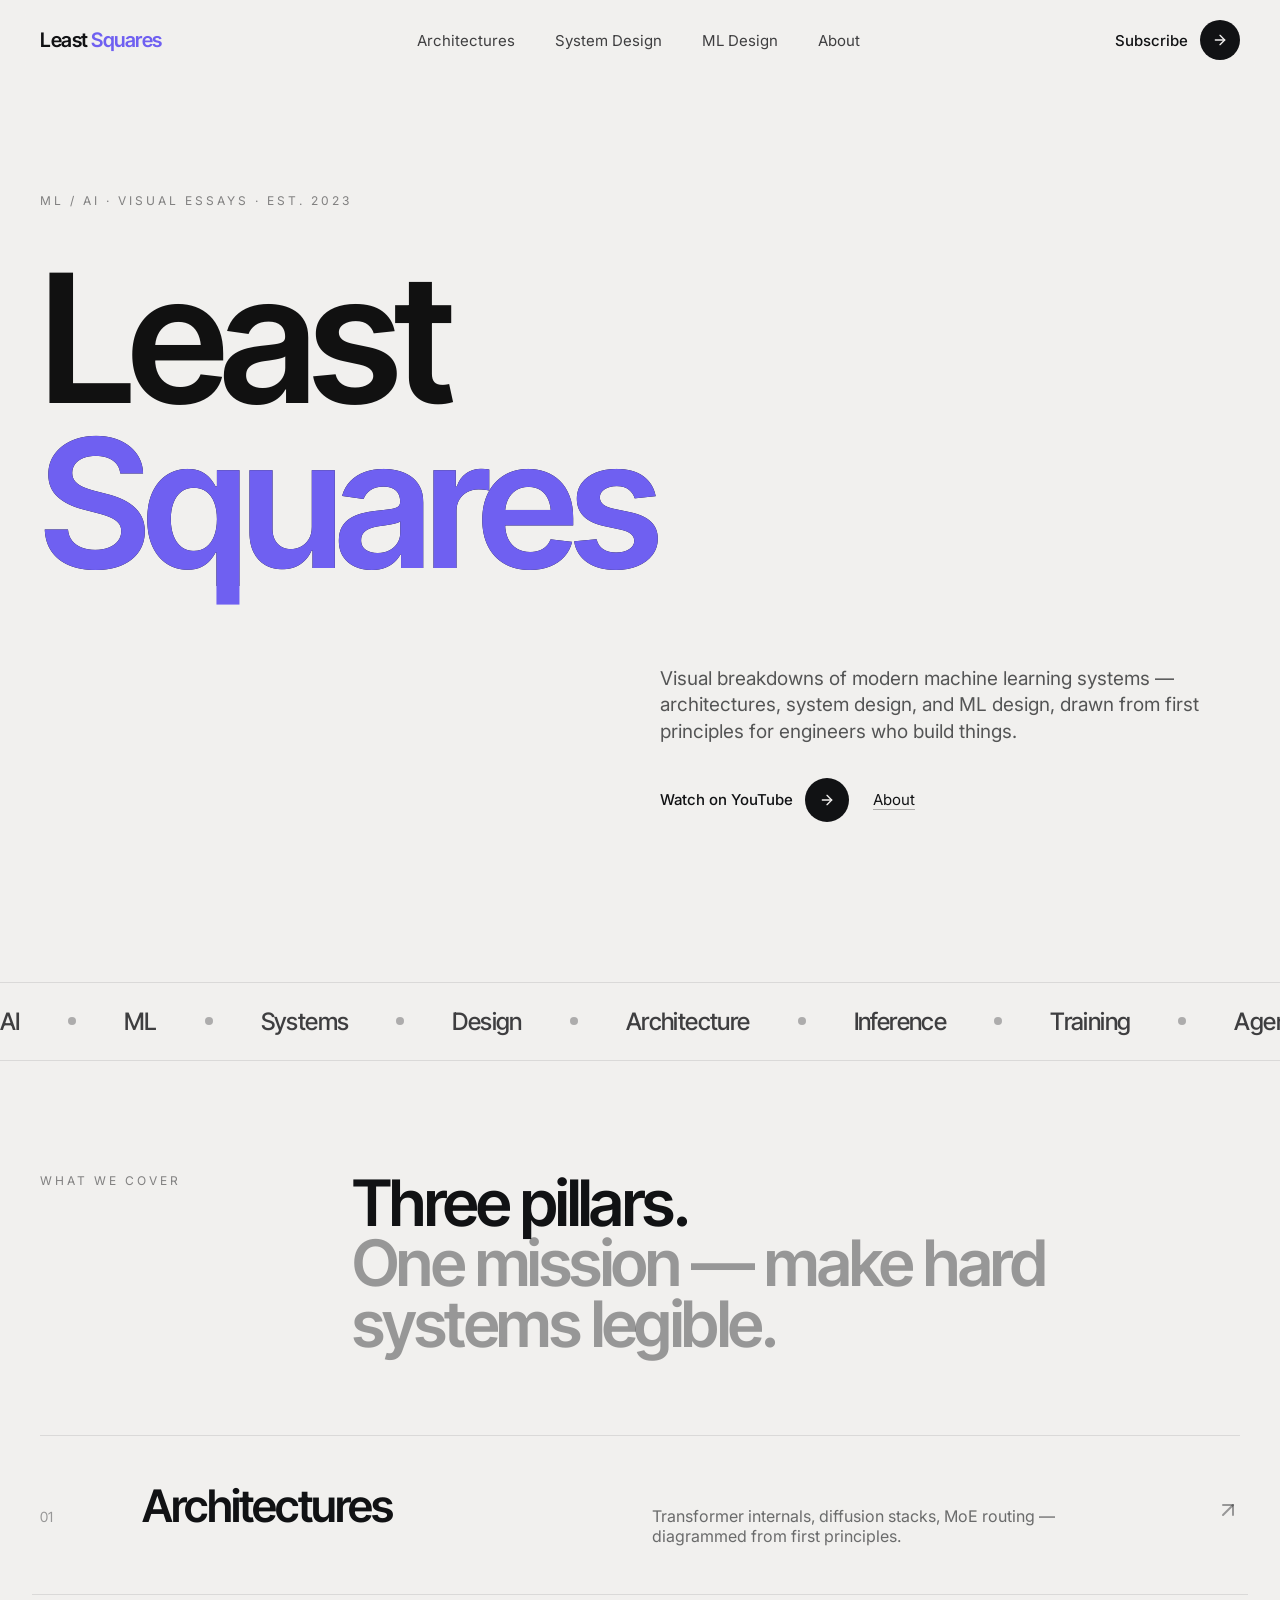
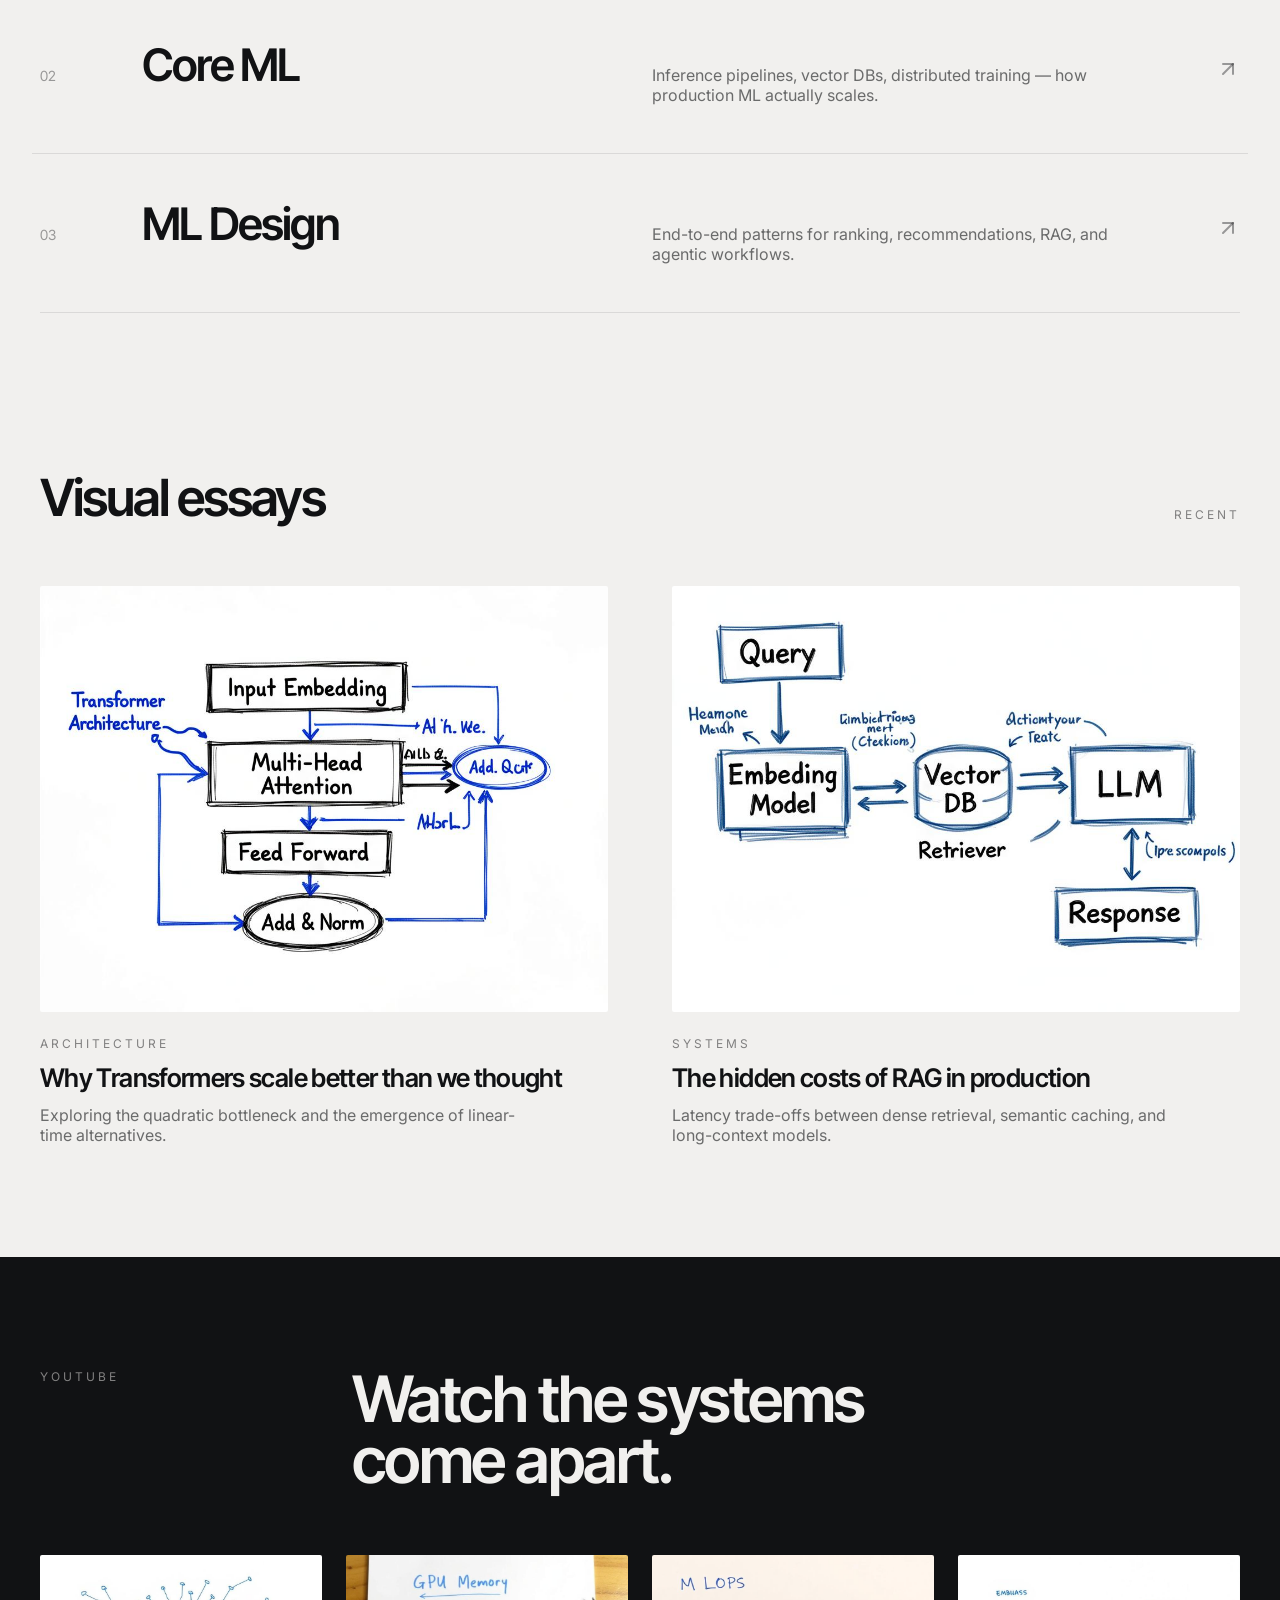
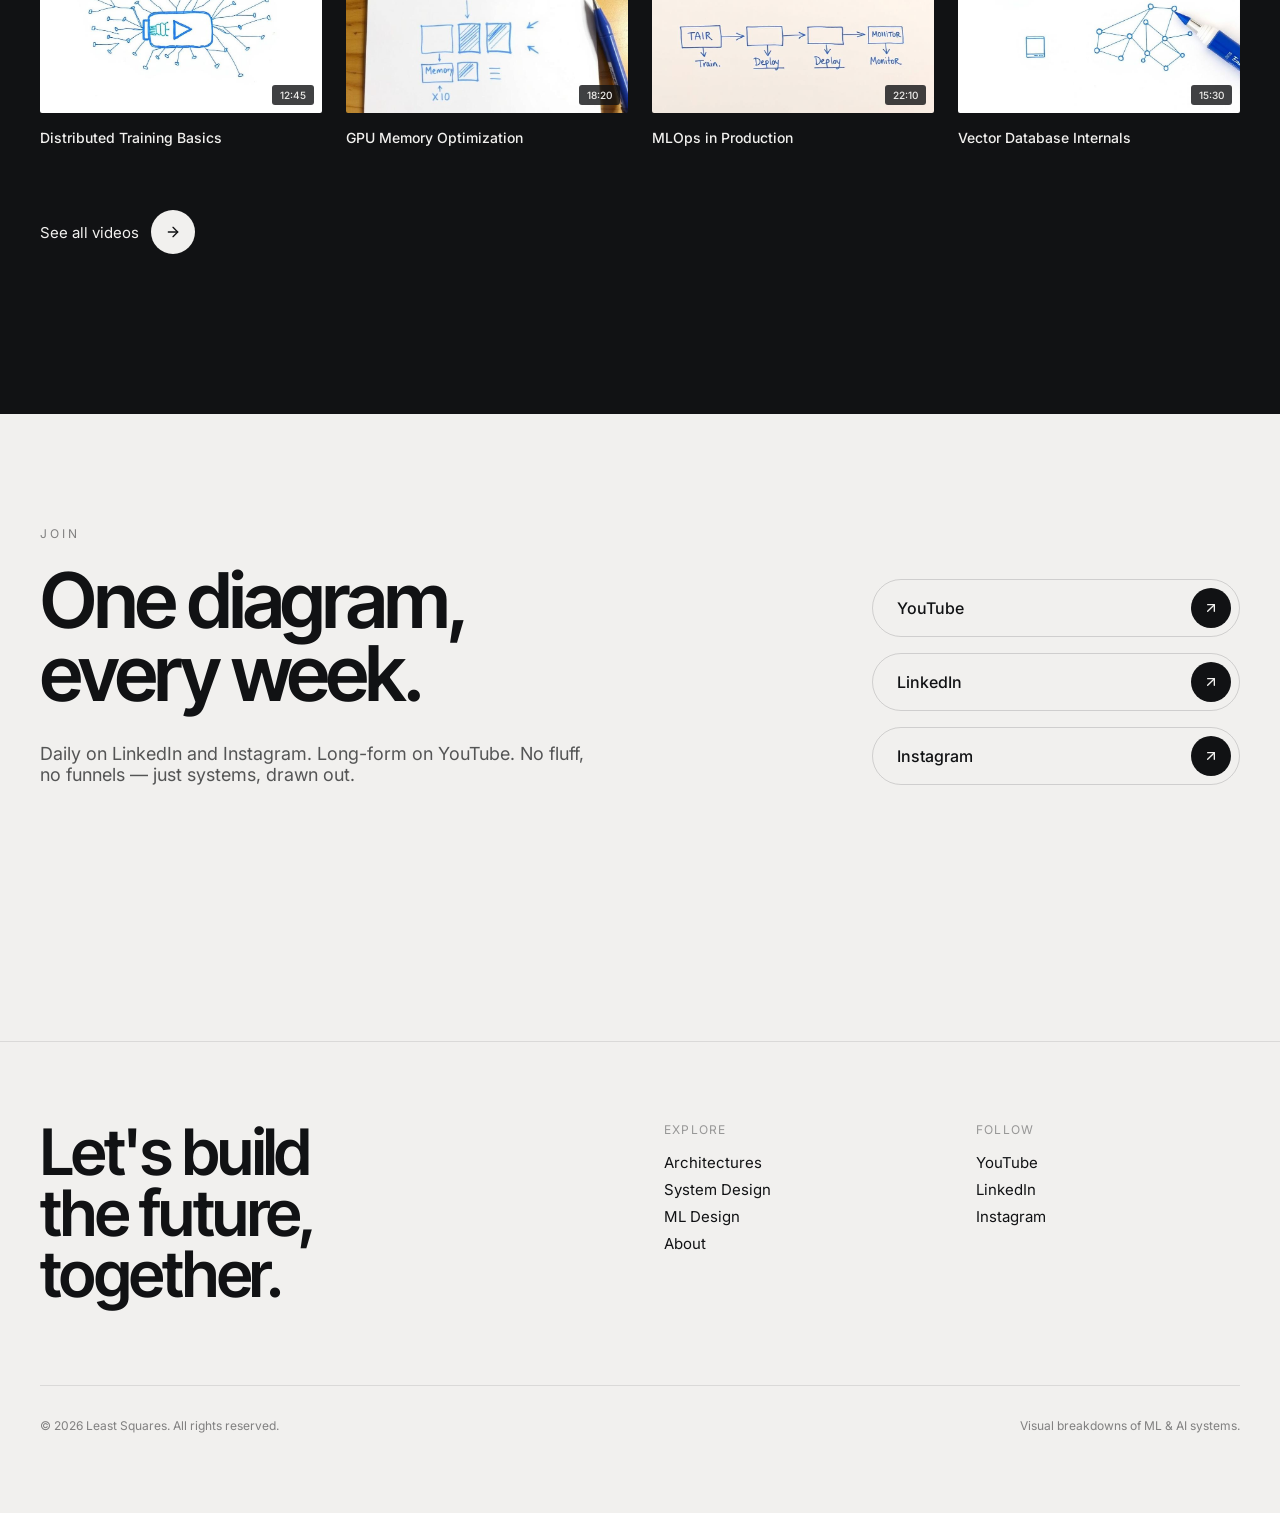
==== commit 2cdd8aa0: "[Update]: Gradient Logo" ====
--- a/index.html
+++ b/index.html
@@ -3,7 +3,7 @@
 <head>
   <meta charset="UTF-8" />
   <meta name="viewport" content="width=device-width, initial-scale=1.0" />
-  <title>Least Squares — Visual breakdowns of ML & AI systems</title>
+  <title>Least Squares</title>
   <meta name="description" content="Visual breakdowns of ML/AI architectures, system design, and ML design — annotated diagrams and first-principles analysis for engineers." />
   <meta property="og:title" content="Least Squares — ML/AI Architectures & System Design" />
   <meta property="og:description" content="Visual breakdowns of ML systems, RAG pipelines, and model internals." />
@@ -53,7 +53,7 @@
     <section class="hero">
       <div class="inner">
         <p class="eyebrow">ML / AI · Visual essays · Est. 2023</p>
-        <h1 class="editorial-headline">Least<br><span class="brand-color">Squares</span></h1>
+        <h1 class="editorial-headline-gradient">Least<br><span class="brand-color">Squares</span></h1>
         <div class="hero-bottom">
           <div class="hero-right">
             <p class="hero-desc">
--- a/styles.css
+++ b/styles.css
@@ -51,6 +51,22 @@
   letter-spacing: -0.04em;
   line-height: 0.95;
 }
+
+.editorial-headline-gradient {
+  font-weight: 700;
+  background: linear-gradient(90deg, #111 0%, #111 40%, #6f60f1 50%, #111 60%, #111 100%);
+  background-size: 200% auto;
+  color: transparent;
+  -webkit-background-clip: text;
+  background-clip: text;
+  animation: shimmer 2.5s linear infinite;
+}
+
+@keyframes shimmer {
+  0% { background-position: 200% center; }
+  100% { background-position: 0% center; }
+}
+
 
 /* --- HEADER --- */
 .site-header {
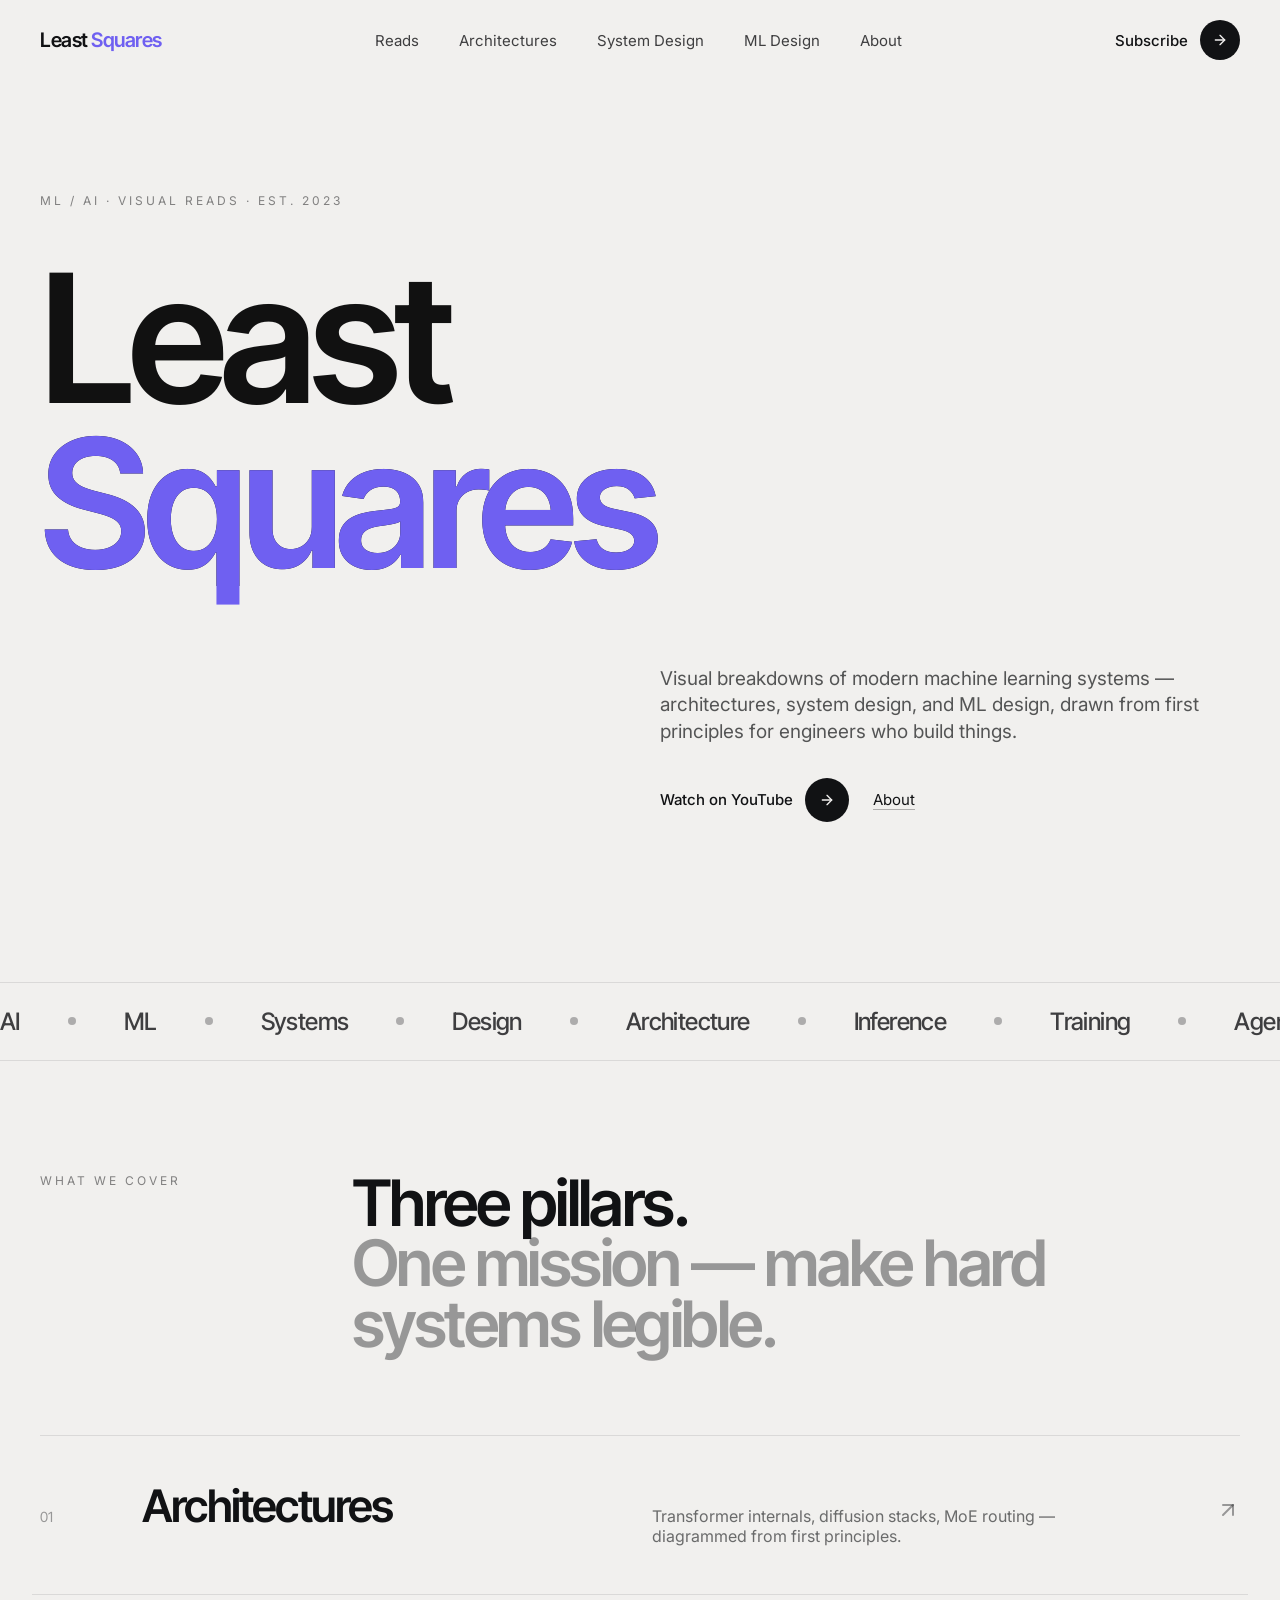
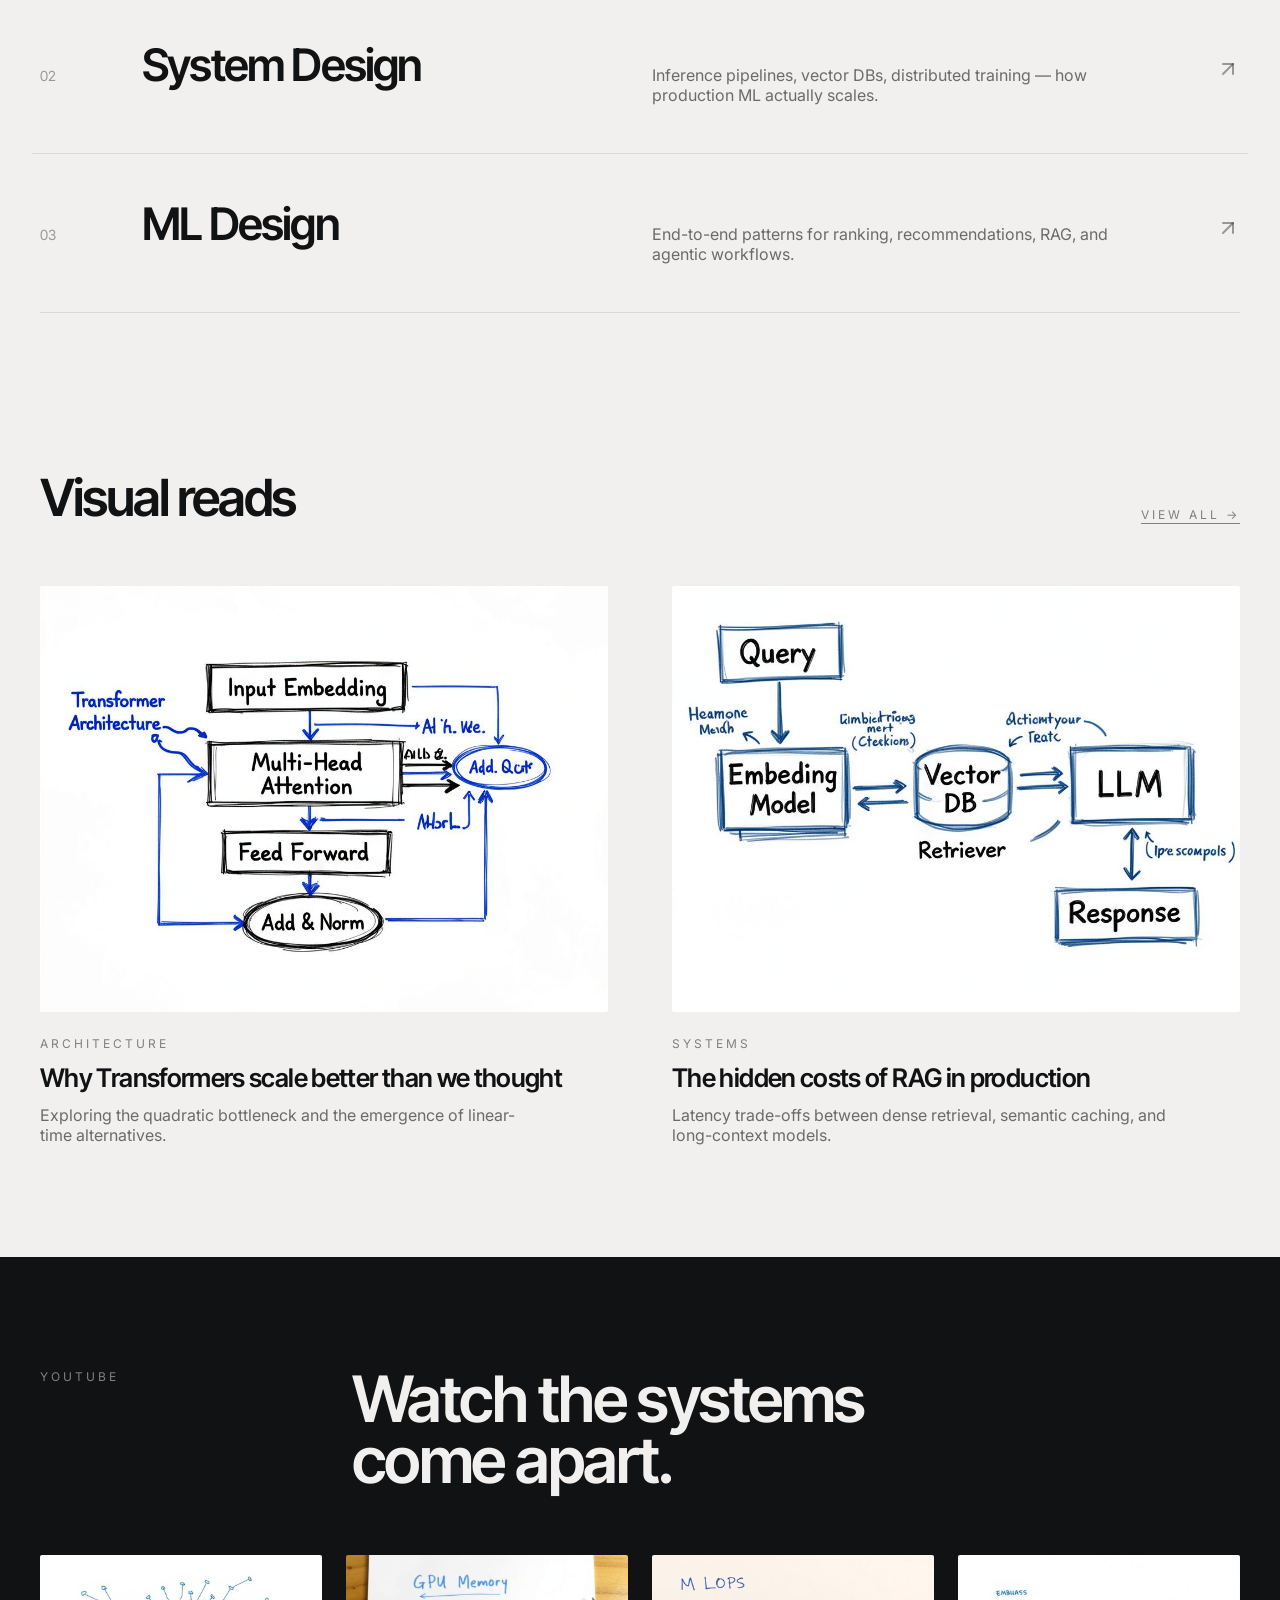
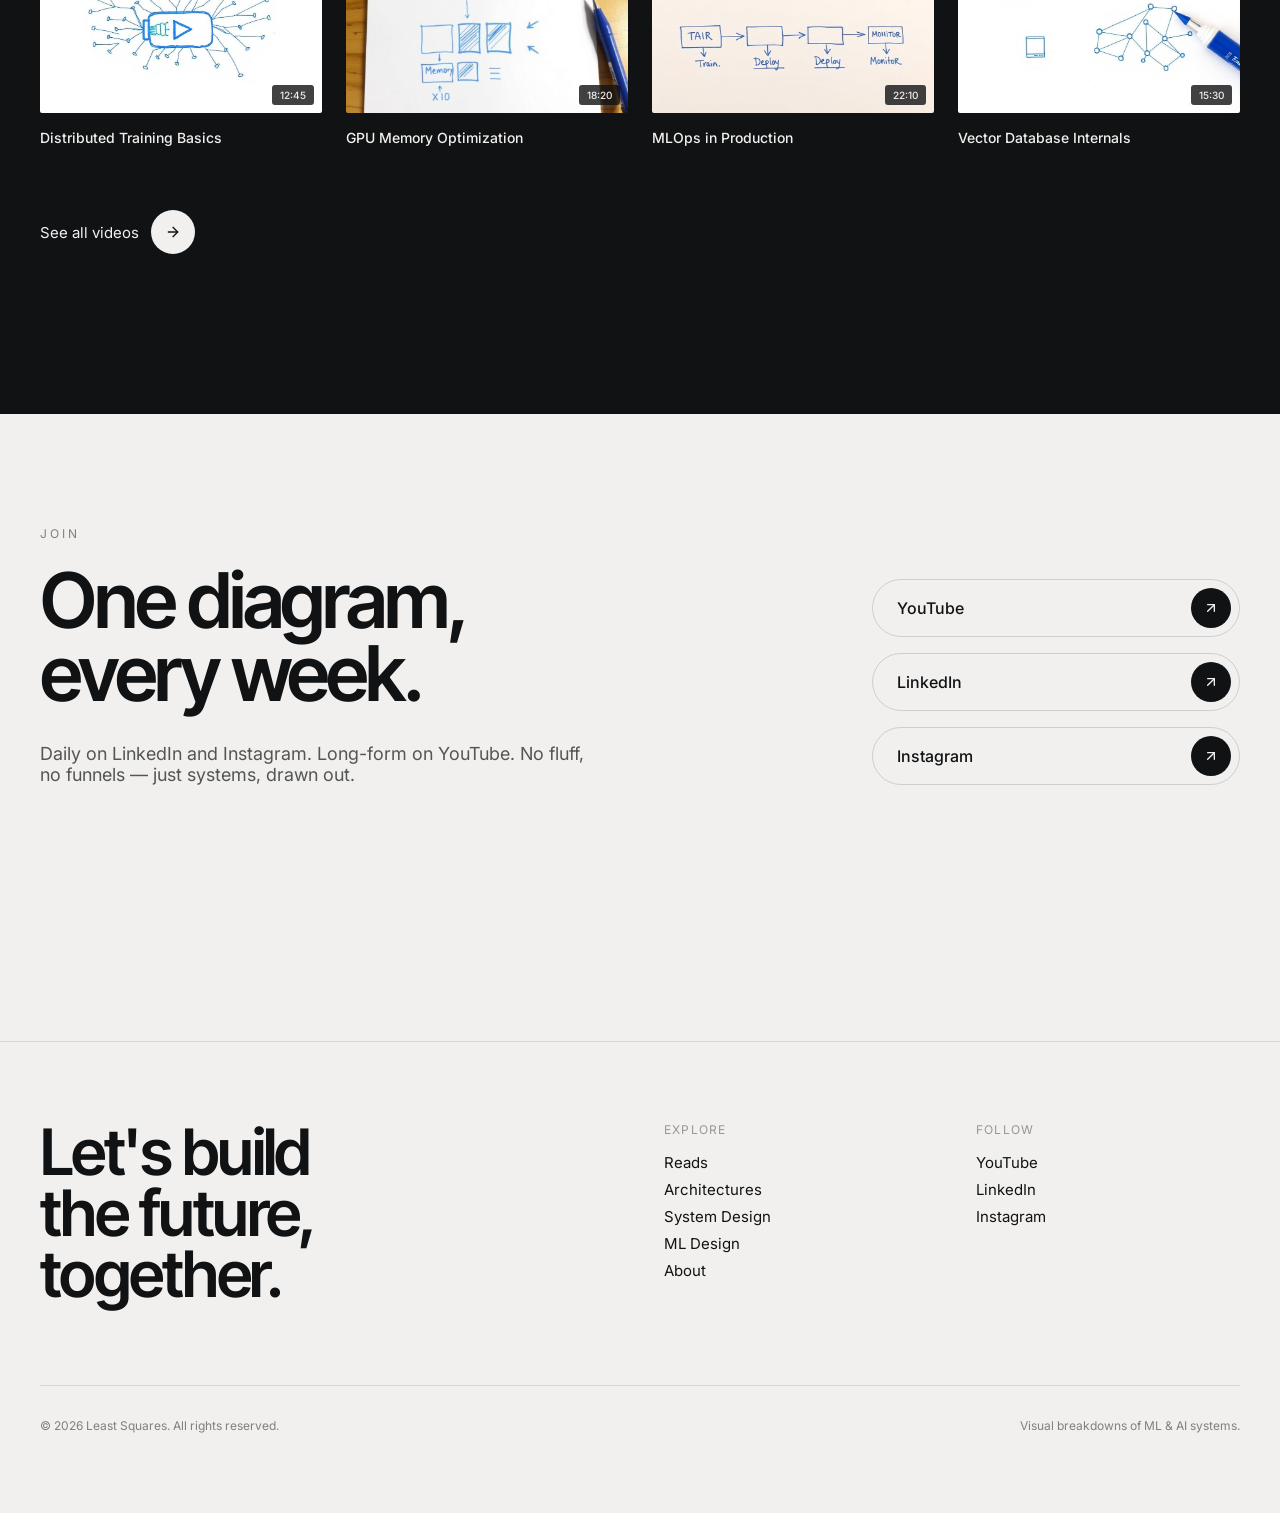
==== commit e844ab7b: "[Update]: Addition of blogs" ====
--- a/index.html
+++ b/index.html
@@ -21,6 +21,7 @@
       Least <span class="brand-color">Squares</span>
     </a>
     <nav>
+      <a href="reads.html">Reads</a>
       <a href="architectures.html">Architectures</a>
       <a href="system-design.html">System Design</a>
       <a href="ml-design.html">ML Design</a>
@@ -37,6 +38,7 @@
     </button>
   </div>
   <nav class="mobile-nav" id="mobileNav">
+    <a href="reads.html">Reads</a>
     <a href="architectures.html">Architectures</a>
     <a href="system-design.html">System Design</a>
     <a href="ml-design.html">ML Design</a>
@@ -52,7 +54,7 @@
     <!-- Hero -->
     <section class="hero">
       <div class="inner">
-        <p class="eyebrow">ML / AI · Visual essays · Est. 2023</p>
+        <p class="eyebrow">ML / AI · Visual reads · Est. 2023</p>
         <h1 class="editorial-headline-gradient">Least<br><span class="brand-color">Squares</span></h1>
         <div class="hero-bottom">
           <div class="hero-right">
@@ -134,7 +136,7 @@
         </a>
         <a href="system-design.html" class="pillar-row">
           <span class="pillar-num font-display">02</span>
-          <h3 class="pillar-title font-display">Core ML</h3>
+          <h3 class="pillar-title font-display">System Design</h3>
           <p class="pillar-body">Inference pipelines, vector DBs, distributed training — how production ML actually scales.</p>
           <span class="pillar-arrow">
             <svg class="icon-arrow-up-right" viewBox="0 0 24 24"><line x1="7" y1="17" x2="17" y2="7"/><polyline points="7 7 17 7 17 17"/></svg>
@@ -151,29 +153,29 @@
       </div>
     </section>
 
-    <!-- Visual Essays -->
-    <section class="essays-section">
-      <div class="essays-header">
-        <h2 class="editorial-headline">Visual essays</h2>
-        <span class="recent-label">Recent</span>
-      </div>
-      <div class="essays-grid">
-        <article class="essay-card">
-          <div class="essay-img-wrap">
+    <!-- Visual Reads -->
+    <section class="reads-section">
+      <div class="reads-header">
+        <h2 class="editorial-headline">Visual reads</h2>
+        <a href="reads.html" class="recent-label" style="text-decoration:underline;text-underline-offset:4px;">View all →</a>
+      </div>
+      <div class="reads-grid">
+        <a href="reads/reads-transformers.html" class="reads-card">
+          <div class="reads-img-wrap">
             <img src="assets/diagram-transformer.jpg" alt="Why Transformers scale better than we thought" loading="lazy" />
           </div>
-          <p class="essay-tag">Architecture</p>
-          <h3 class="essay-title font-display">Why Transformers scale better than we thought</h3>
-          <p class="essay-body">Exploring the quadratic bottleneck and the emergence of linear-time alternatives.</p>
-        </article>
-        <article class="essay-card">
-          <div class="essay-img-wrap">
+          <p class="reads-tag">Architecture</p>
+          <h3 class="reads-title font-display">Why Transformers scale better than we thought</h3>
+          <p class="reads-body">Exploring the quadratic bottleneck and the emergence of linear-time alternatives.</p>
+        </a>
+        <a href="reads/reads-rag.html" class="reads-card">
+          <div class="reads-img-wrap">
             <img src="assets/diagram-rag.jpg" alt="The hidden costs of RAG in production" loading="lazy" />
           </div>
-          <p class="essay-tag">Systems</p>
-          <h3 class="essay-title font-display">The hidden costs of RAG in production</h3>
-          <p class="essay-body">Latency trade-offs between dense retrieval, semantic caching, and long-context models.</p>
-        </article>
+          <p class="reads-tag">Systems</p>
+          <h3 class="reads-title font-display">The hidden costs of RAG in production</h3>
+          <p class="reads-body">Latency trade-offs between dense retrieval, semantic caching, and long-context models.</p>
+        </a>
       </div>
     </section>
 
@@ -274,6 +276,7 @@
         <div class="footer-col">
           <p class="footer-col-label">Explore</p>
           <ul>
+            <li><a href="reads.html">Reads</a></li>
             <li><a href="architectures.html">Architectures</a></li>
             <li><a href="system-design.html">System Design</a></li>
             <li><a href="ml-design.html">ML Design</a></li>
--- a/styles.css
+++ b/styles.css
@@ -485,21 +485,21 @@
   transform: translate(4px, -4px);
 }
 
-/* Essays */
-.essays-section {
+/* reads */
+.reads-section {
   max-width: 1400px;
   margin: 0 auto;
   padding: 0 2.5rem 7rem;
 }
 
-.essays-header {
+.reads-header {
   display: flex;
   align-items: flex-end;
   justify-content: space-between;
   margin-bottom: 4rem;
 }
 
-.essays-header h2 {
+.reads-header h2 {
   font-family: var(--font-display);
   font-size: clamp(2.5rem, 4vw, 3.75rem);
   font-weight: 600;
@@ -507,24 +507,24 @@
   line-height: 0.95;
 }
 
-.essays-header .recent-label {
+.reads-header .recent-label {
   font-size: 0.75rem;
   text-transform: uppercase;
   letter-spacing: 0.25em;
   color: color-mix(in oklch, var(--ink) 50%, transparent);
 }
 
-.essays-grid {
+.reads-grid {
   display: grid;
   grid-template-columns: repeat(2, 1fr);
   gap: 4rem;
 }
 
-.essay-card {
+.reads-card {
   cursor: pointer;
 }
 
-.essay-img-wrap {
+.reads-img-wrap {
   aspect-ratio: 4/3;
   overflow: hidden;
   background: var(--muted-paper);
@@ -532,18 +532,18 @@
   border-radius: 2px;
 }
 
-.essay-img-wrap img {
+.reads-img-wrap img {
   width: 100%;
   height: 100%;
   object-fit: cover;
   transition: transform 0.7s;
 }
 
-.essay-card:hover .essay-img-wrap img {
+.reads-card:hover .reads-img-wrap img {
   transform: scale(1.03);
 }
 
-.essay-tag {
+.reads-tag {
   font-size: 0.75rem;
   text-transform: uppercase;
   letter-spacing: 0.25em;
@@ -551,7 +551,7 @@
   margin-bottom: 0.75rem;
 }
 
-.essay-title {
+.reads-title {
   font-family: var(--font-display);
   font-size: clamp(1.375rem, 2vw, 1.875rem);
   font-weight: 600;
@@ -561,13 +561,13 @@
   transition: text-decoration 0.15s;
 }
 
-.essay-card:hover .essay-title {
+.reads-card:hover .reads-title {
   text-decoration: underline;
   text-underline-offset: 4px;
   text-decoration-thickness: 1px;
 }
 
-.essay-body {
+.reads-body {
   font-size: 1rem;
   color: color-mix(in oklch, var(--ink) 60%, transparent);
   max-width: 50ch;
@@ -947,6 +947,302 @@
   margin-top: 3rem;
 }
 
+/* --- BLOG POST PAGE --- */
+.blog-page .blog-hero {
+  max-width: 1400px;
+  margin: 0 auto;
+  padding: 4rem 2.5rem 0;
+}
+
+.blog-back {
+  display: inline-flex;
+  align-items: center;
+  gap: 0.5rem;
+  font-size: 0.875rem;
+  color: color-mix(in oklch, var(--ink) 50%, transparent);
+  text-decoration: none;
+  margin-bottom: 3rem;
+  transition: color 0.15s;
+}
+
+.blog-back:hover {
+  color: var(--ink);
+}
+
+.blog-back svg {
+  width: 1rem;
+  height: 1rem;
+  stroke: currentColor;
+  fill: none;
+  stroke-width: 2;
+  stroke-linecap: round;
+  stroke-linejoin: round;
+  transition: transform 0.15s;
+}
+
+.blog-back:hover svg {
+  transform: translateX(-3px);
+}
+
+.blog-meta-row {
+  display: flex;
+  align-items: center;
+  gap: 1.25rem;
+  margin-bottom: 2rem;
+}
+
+.blog-tag {
+  font-size: 0.75rem;
+  text-transform: uppercase;
+  letter-spacing: 0.2em;
+  font-weight: 600;
+  color: var(--marker);
+  background: color-mix(in oklch, var(--marker) 10%, transparent);
+  border: 1px solid color-mix(in oklch, var(--marker) 20%, transparent);
+  padding: 0.2rem 0.6rem;
+  border-radius: 3px;
+}
+
+.blog-date {
+  font-size: 0.875rem;
+  color: color-mix(in oklch, var(--ink) 45%, transparent);
+}
+
+.blog-read-time {
+  font-size: 0.875rem;
+  color: color-mix(in oklch, var(--ink) 45%, transparent);
+}
+
+.blog-meta-sep {
+  font-size: 0.875rem;
+  color: color-mix(in oklch, var(--ink) 25%, transparent);
+}
+
+.blog-page h1 {
+  font-family: var(--font-display);
+  font-size: clamp(2.25rem, 5vw, 4.5rem);
+  font-weight: 600;
+  letter-spacing: -0.04em;
+  line-height: 0.95;
+  max-width: 18ch;
+  margin-bottom: 2rem;
+}
+
+.blog-subtitle {
+  font-size: 1.1875rem;
+  color: color-mix(in oklch, var(--ink) 65%, transparent);
+  max-width: 55ch;
+  line-height: 1.5;
+  margin-bottom: 3rem;
+  text-wrap: pretty;
+}
+
+.blog-cover {
+  width: 100%;
+  aspect-ratio: 21/9;
+  overflow: hidden;
+  border-radius: 4px;
+  margin-top: 3rem;
+}
+
+.blog-cover img {
+  width: 100%;
+  height: 100%;
+  object-fit: cover;
+}
+
+/* Article body */
+.blog-body-wrap {
+  max-width: 1400px;
+  margin: 0 auto;
+  padding: 5rem 2.5rem 0;
+  display: grid;
+  grid-template-columns: 1fr minmax(0, 680px) 1fr;
+  gap: 0 3rem;
+}
+
+.blog-body-wrap .blog-sidebar-left {
+  /* table of contents or blank */
+}
+
+.blog-article {
+  grid-column: 2;
+  font-size: 1.0625rem;
+  line-height: 1.75;
+  color: color-mix(in oklch, var(--ink) 85%, transparent);
+}
+
+.blog-article > * + * {
+  margin-top: 1.75rem;
+}
+
+.blog-article h2 {
+  font-family: var(--font-display);
+  font-size: clamp(1.5rem, 2.5vw, 2rem);
+  font-weight: 600;
+  letter-spacing: -0.03em;
+  line-height: 1.1;
+  color: var(--ink);
+  margin-top: 3.5rem;
+  margin-bottom: 1rem;
+}
+
+.blog-article h3 {
+  font-family: var(--font-display);
+  font-size: 1.25rem;
+  font-weight: 600;
+  letter-spacing: -0.02em;
+  color: var(--ink);
+  margin-top: 2.5rem;
+  margin-bottom: 0.75rem;
+}
+
+.blog-article p {
+  text-wrap: pretty;
+}
+
+.blog-article strong {
+  font-weight: 600;
+  color: var(--ink);
+}
+
+.blog-article em {
+  font-style: italic;
+}
+
+.blog-article a {
+  text-decoration: underline;
+  text-underline-offset: 3px;
+  text-decoration-color: color-mix(in oklch, var(--ink) 30%, transparent);
+  transition: text-decoration-color 0.15s;
+}
+
+.blog-article a:hover {
+  text-decoration-color: var(--ink);
+}
+
+.blog-article ul,
+.blog-article ol {
+  padding-left: 1.5rem;
+}
+
+.blog-article ul {
+  list-style: disc;
+}
+
+.blog-article ol {
+  list-style: decimal;
+}
+
+.blog-article li {
+  margin-bottom: 0.5rem;
+}
+
+.blog-article blockquote {
+  border-left: 3px solid color-mix(in oklch, var(--ink) 15%, transparent);
+  padding: 0.5rem 0 0.5rem 1.5rem;
+  color: color-mix(in oklch, var(--ink) 60%, transparent);
+  font-style: italic;
+}
+
+/* Diagram / callout blocks */
+.blog-diagram {
+  margin: 2.5rem 0;
+  background: var(--muted-paper);
+  border: 1px solid var(--border);
+  border-radius: var(--radius);
+  overflow: hidden;
+}
+
+.blog-diagram img {
+  width: 100%;
+  height: auto;
+  display: block;
+}
+
+.blog-diagram figcaption {
+  padding: 0.75rem 1.25rem;
+  font-size: 0.8125rem;
+  color: color-mix(in oklch, var(--ink) 50%, transparent);
+  border-top: 1px solid var(--border);
+}
+
+.blog-callout {
+  background: color-mix(in oklch, var(--marker) 7%, transparent);
+  border: 1px solid color-mix(in oklch, var(--marker) 18%, transparent);
+  border-radius: var(--radius);
+  padding: 1.25rem 1.5rem;
+  font-size: 0.9375rem;
+  color: color-mix(in oklch, var(--ink) 80%, transparent);
+}
+
+.blog-callout strong {
+  color: var(--marker);
+}
+
+/* Divider */
+.blog-divider {
+  border: none;
+  border-top: 1px solid color-mix(in oklch, var(--ink) 10%, transparent);
+  margin: 3rem 0;
+}
+
+/* Related posts */
+.blog-related {
+  max-width: 1400px;
+  margin: 5rem auto 0;
+  padding: 4rem 2.5rem 0;
+  border-top: 1px solid color-mix(in oklch, var(--ink) 10%, transparent);
+}
+
+.blog-related h2 {
+  font-family: var(--font-display);
+  font-size: clamp(1.75rem, 3vw, 2.5rem);
+  font-weight: 600;
+  letter-spacing: -0.04em;
+  line-height: 0.95;
+  margin-bottom: 3rem;
+}
+
+.blog-related .reads-grid {
+  display: grid;
+  grid-template-columns: repeat(2, 1fr);
+  gap: 3rem;
+}
+
+/* Responsive */
+@media (max-width: 768px) {
+  .blog-page .blog-hero {
+    padding: 2rem 1.5rem 0;
+  }
+
+  .blog-page h1 {
+    font-size: 2.25rem;
+  }
+
+  .blog-cover {
+    aspect-ratio: 16/9;
+  }
+
+  .blog-body-wrap {
+    padding: 3rem 1.5rem 0;
+    grid-template-columns: 1fr;
+  }
+
+  .blog-article {
+    grid-column: 1;
+  }
+
+  .blog-related {
+    padding: 3rem 1.5rem 0;
+  }
+
+  .blog-related .reads-grid {
+    grid-template-columns: 1fr;
+    gap: 2rem;
+  }
+}
+
 /* SVG Icons */
 .icon-arrow-right {
   width: 1rem;
@@ -1033,11 +1329,11 @@
   .pillar-body { font-size: 0.9375rem; }
   .pillar-arrow { display: none; }
 
-  .essays-section {
+  .reads-section {
     padding: 0 1.5rem 4rem;
   }
 
-  .essays-grid {
+  .reads-grid {
     grid-template-columns: 1fr;
     gap: 2.5rem;
   }
@@ -1112,13 +1408,308 @@
     font-size: 1.25rem;
   }
 }
-
+.brand-color {
+  color: #6f60f1;
+}
 @media (max-width: 480px) {
   .video-grid {
     grid-template-columns: 1fr;
   }
 }
 
-.brand-color {
-  color: #6f60f1;
-}+/* --- BLOG / READA PAGE --- */
+.reads-page .reads-hero {
+  max-width: 1400px;
+  margin: 0 auto;
+  padding: 4rem 2.5rem 3rem;
+  border-bottom: 1px solid color-mix(in oklch, var(--ink) 10%, transparent);
+}
+
+.reads-page .reads-back {
+  display: inline-flex;
+  align-items: center;
+  gap: 0.5rem;
+  font-size: 0.875rem;
+  color: color-mix(in oklch, var(--ink) 50%, transparent);
+  text-decoration: none;
+  margin-bottom: 2.5rem;
+  transition: color 0.15s;
+}
+
+.reads-page .reads-back:hover {
+  color: var(--ink);
+}
+
+.reads-page .reads-back svg {
+  width: 1rem;
+  height: 1rem;
+  stroke: currentColor;
+  fill: none;
+  stroke-width: 2;
+  stroke-linecap: round;
+  stroke-linejoin: round;
+}
+
+.reads-page .reads-meta-top {
+  display: flex;
+  align-items: center;
+  gap: 1rem;
+  margin-bottom: 1.75rem;
+}
+
+.reads-page .reads-tag-pill {
+  display: inline-block;
+  font-size: 0.75rem;
+  text-transform: uppercase;
+  letter-spacing: 0.15em;
+  font-weight: 600;
+  padding: 0.25rem 0.75rem;
+  background: color-mix(in oklch, var(--ink) 8%, transparent);
+  border-radius: 9999px;
+  color: color-mix(in oklch, var(--ink) 70%, transparent);
+}
+
+.reads-page .reads-date {
+  font-size: 0.875rem;
+  color: color-mix(in oklch, var(--ink) 45%, transparent);
+}
+
+.reads-page h1 {
+  font-family: var(--font-display);
+  font-size: clamp(2.5rem, 5.5vw, 5rem);
+  font-weight: 600;
+  letter-spacing: -0.04em;
+  line-height: 0.95;
+  margin-bottom: 1.75rem;
+  max-width: 18ch;
+  text-wrap: balance;
+}
+
+.reads-page .reads-lede {
+  font-size: 1.25rem;
+  color: color-mix(in oklch, var(--ink) 65%, transparent);
+  max-width: 58ch;
+  line-height: 1.5;
+  text-wrap: pretty;
+  margin-bottom: 2rem;
+}
+
+.reads-page .reads-byline {
+  font-size: 0.875rem;
+  color: color-mix(in oklch, var(--ink) 45%, transparent);
+}
+
+/* Hero image */
+.reads-page .reads-cover {
+  max-width: 1400px;
+  margin: 0 auto;
+  padding: 0 2.5rem;
+}
+
+.reads-page .reads-cover img {
+  width: 100%;
+  max-height: 560px;
+  object-fit: cover;
+  display: block;
+  border-radius: 2px;
+}
+
+/* Content */
+.reads-page .reads-content {
+  max-width: 720px;
+  margin: 0 auto;
+  padding: 4rem 2.5rem 6rem;
+}
+
+.reads-page .reads-content h2 {
+  font-family: var(--font-display);
+  font-size: clamp(1.5rem, 2.5vw, 2rem);
+  font-weight: 600;
+  letter-spacing: -0.03em;
+  line-height: 1.15;
+  margin-top: 3.5rem;
+  margin-bottom: 1rem;
+}
+
+.reads-page .reads-content h3 {
+  font-family: var(--font-display);
+  font-size: 1.25rem;
+  font-weight: 600;
+  letter-spacing: -0.02em;
+  margin-top: 2.5rem;
+  margin-bottom: 0.75rem;
+}
+
+.reads-page .reads-content p {
+  font-size: 1.0625rem;
+  line-height: 1.75;
+  color: color-mix(in oklch, var(--ink) 80%, transparent);
+  margin-bottom: 1.5rem;
+  text-wrap: pretty;
+}
+
+.reads-page .reads-content strong {
+  color: var(--ink);
+  font-weight: 600;
+}
+
+.reads-page .reads-content ul,
+.reads-page .reads-content ol {
+  margin: 0 0 1.5rem 1.25rem;
+  display: flex;
+  flex-direction: column;
+  gap: 0.5rem;
+}
+
+.reads-page .reads-content ul {
+  list-style: disc;
+}
+
+.reads-page .reads-content ol {
+  list-style: decimal;
+}
+
+.reads-page .reads-content li {
+  font-size: 1.0625rem;
+  line-height: 1.75;
+  color: color-mix(in oklch, var(--ink) 80%, transparent);
+}
+
+/* Pull quote */
+.reads-page .reads-content blockquote {
+  border-left: 2px solid var(--ink);
+  margin: 2.5rem 0;
+  padding: 0.25rem 0 0.25rem 1.75rem;
+}
+
+.reads-page .reads-content blockquote p {
+  font-family: var(--font-display);
+  font-size: 1.375rem;
+  font-weight: 500;
+  letter-spacing: -0.02em;
+  line-height: 1.4;
+  color: var(--ink);
+  margin: 0;
+}
+
+/* Diagram / figure */
+.reads-page .reads-content figure {
+  margin: 3rem 0;
+}
+
+.reads-page .reads-content figure img {
+  width: 100%;
+  border-radius: 2px;
+  border: 1px solid color-mix(in oklch, var(--ink) 8%, transparent);
+}
+
+.reads-page .reads-content figcaption {
+  margin-top: 0.75rem;
+  font-size: 0.8125rem;
+  color: color-mix(in oklch, var(--ink) 45%, transparent);
+  text-align: center;
+}
+
+/* Callout box */
+.reads-callout {
+  background: var(--muted-paper);
+  border-radius: var(--radius);
+  padding: 1.5rem 1.75rem;
+  margin: 2.5rem 0;
+}
+
+.reads-callout p {
+  margin: 0 !important;
+  font-size: 1rem !important;
+  color: color-mix(in oklch, var(--ink) 75%, transparent) !important;
+}
+
+.reads-callout strong {
+  display: block;
+  margin-bottom: 0.375rem;
+  font-size: 0.875rem;
+  text-transform: uppercase;
+  letter-spacing: 0.1em;
+  color: color-mix(in oklch, var(--ink) 50%, transparent) !important;
+  font-weight: 600;
+}
+
+/* Divider */
+.reads-page .reads-content hr {
+  border: none;
+  border-top: 1px solid color-mix(in oklch, var(--ink) 10%, transparent);
+  margin: 3rem 0;
+}
+
+/* Post nav */
+.reads-page .reads-post-nav {
+  max-width: 1400px;
+  margin: 0 auto;
+  padding: 3rem 2.5rem 5rem;
+  border-top: 1px solid color-mix(in oklch, var(--ink) 10%, transparent);
+  display: flex;
+  justify-content: space-between;
+  gap: 2rem;
+}
+
+.reads-page .post-nav-link {
+  display: flex;
+  flex-direction: column;
+  gap: 0.375rem;
+  text-decoration: none;
+  color: var(--ink);
+  max-width: 40%;
+}
+
+.reads-page .post-nav-link.next {
+  text-align: right;
+  margin-left: auto;
+}
+
+.reads-page .post-nav-label {
+  font-size: 0.75rem;
+  text-transform: uppercase;
+  letter-spacing: 0.15em;
+  color: color-mix(in oklch, var(--ink) 45%, transparent);
+}
+
+.reads-page .post-nav-title {
+  font-family: var(--font-display);
+  font-size: 1.125rem;
+  font-weight: 600;
+  letter-spacing: -0.02em;
+  line-height: 1.2;
+  transition: text-decoration 0.15s;
+}
+
+.reads-page .post-nav-link:hover .post-nav-title {
+  text-decoration: underline;
+  text-underline-offset: 4px;
+}
+
+/* Responsive reads */
+@media (max-width: 768px) {
+  .reads-page .reads-hero {
+    padding: 2.5rem 1.5rem 2rem;
+  }
+
+  .reads-page .reads-cover {
+    padding: 0 1.5rem;
+  }
+
+  .reads-page .reads-content {
+    padding: 2.5rem 1.5rem 4rem;
+  }
+
+  .reads-page .reads-post-nav {
+    padding: 2rem 1.5rem 3rem;
+    flex-direction: column;
+    gap: 1.5rem;
+  }
+
+  .reads-page .post-nav-link,
+  .reads-page .post-nav-link.next {
+    max-width: 100%;
+    text-align: left;
+  }
+}
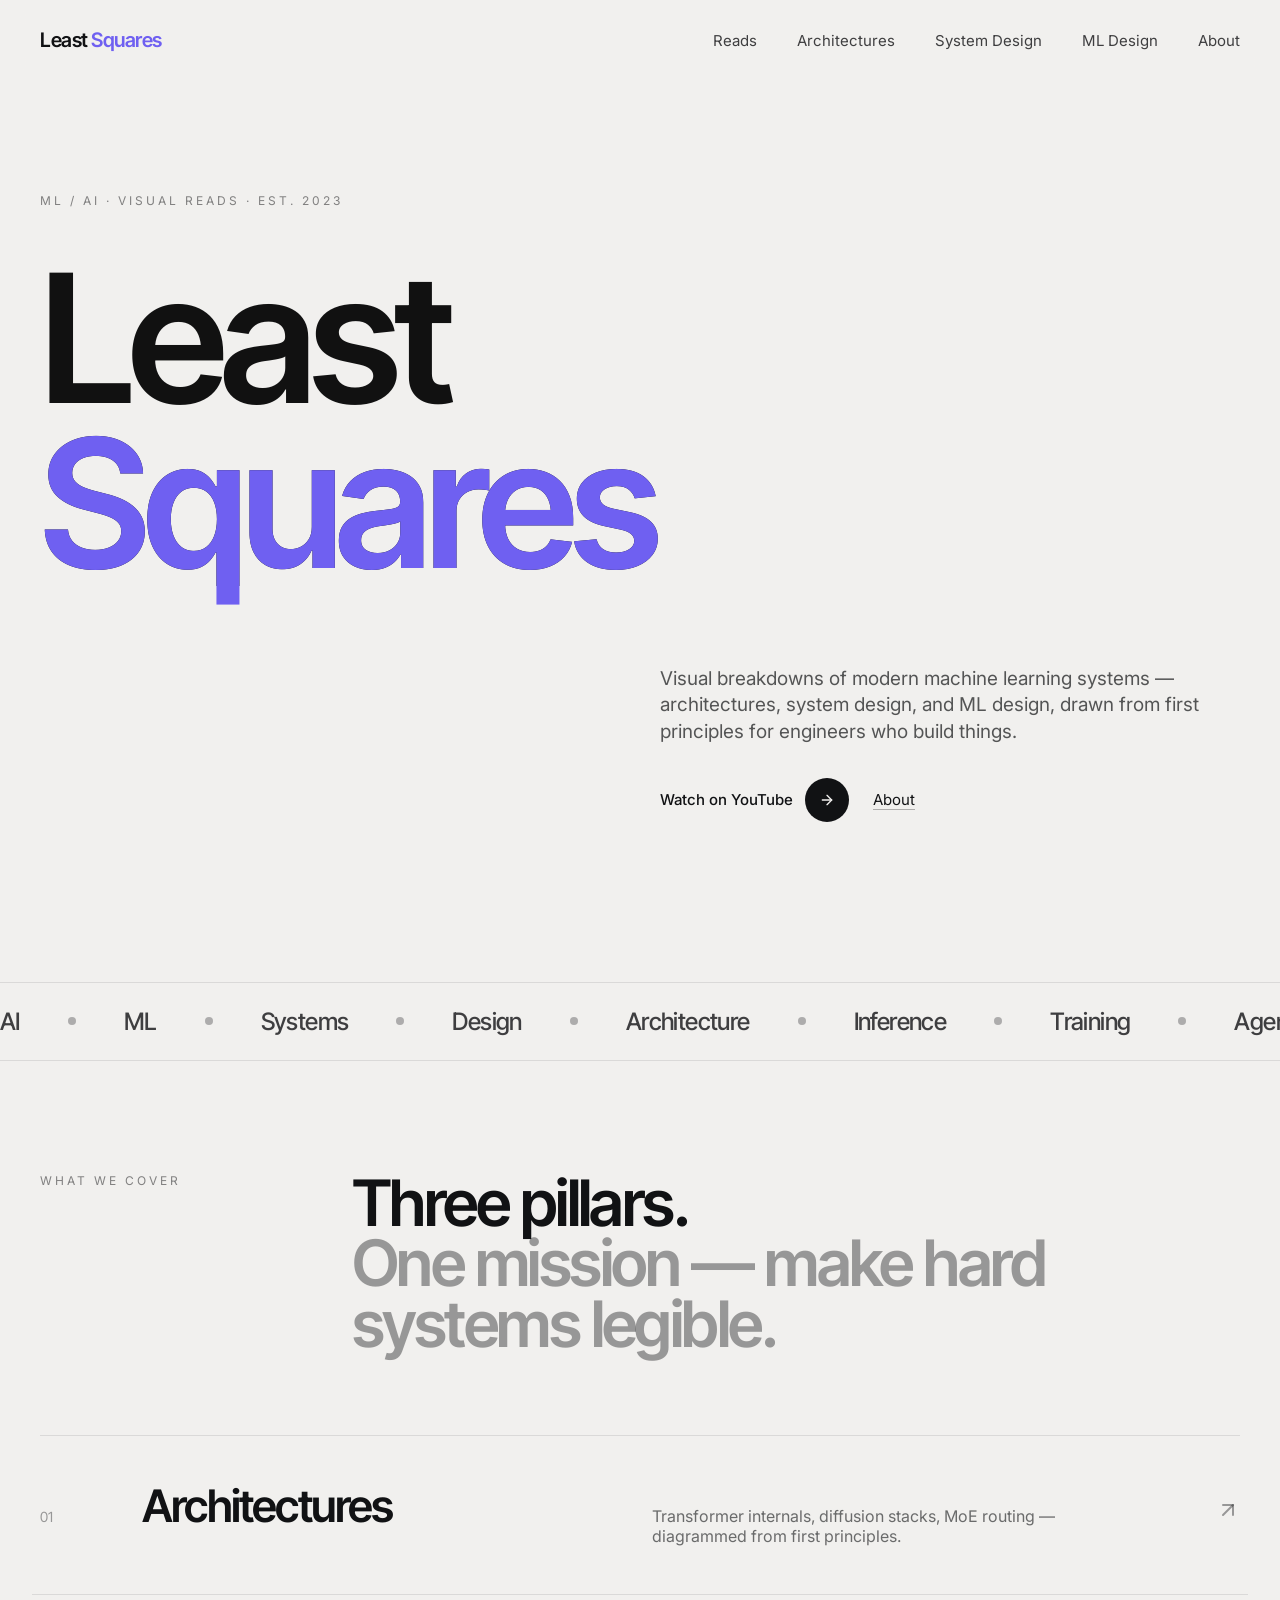
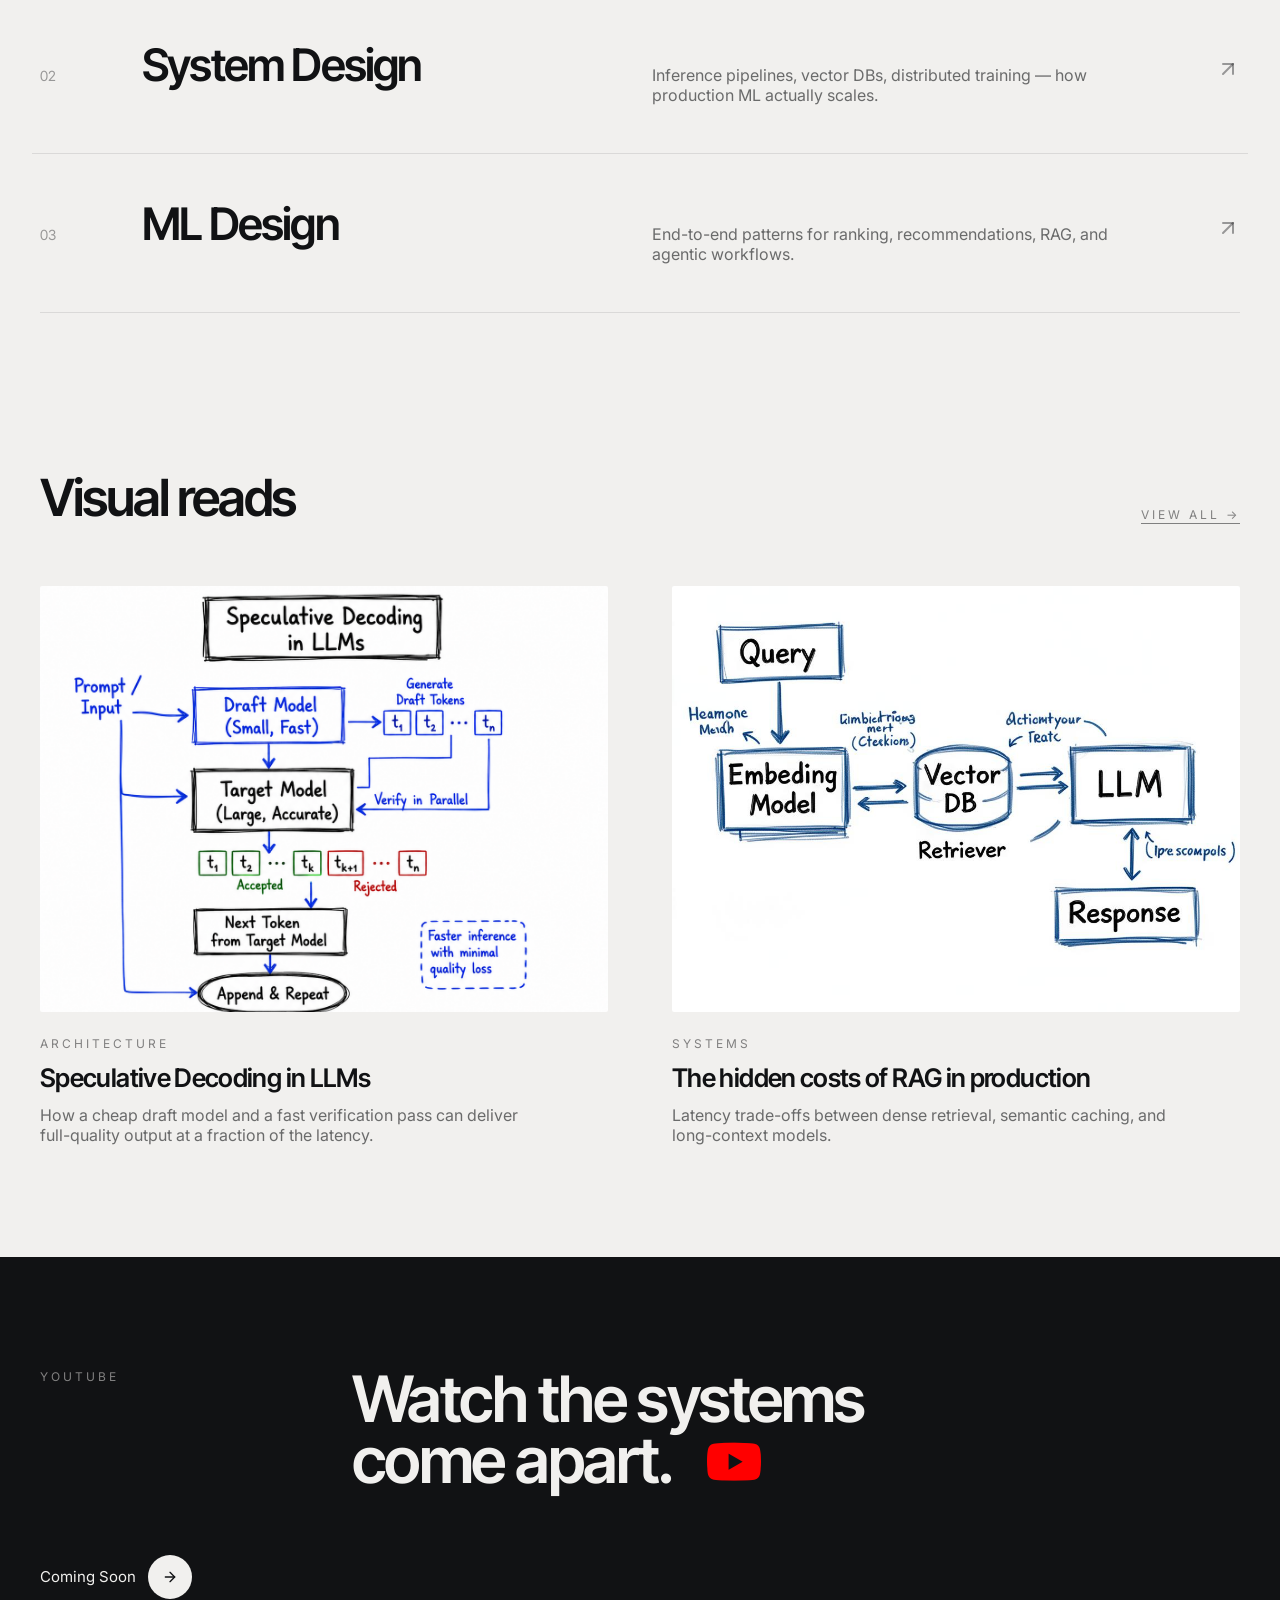
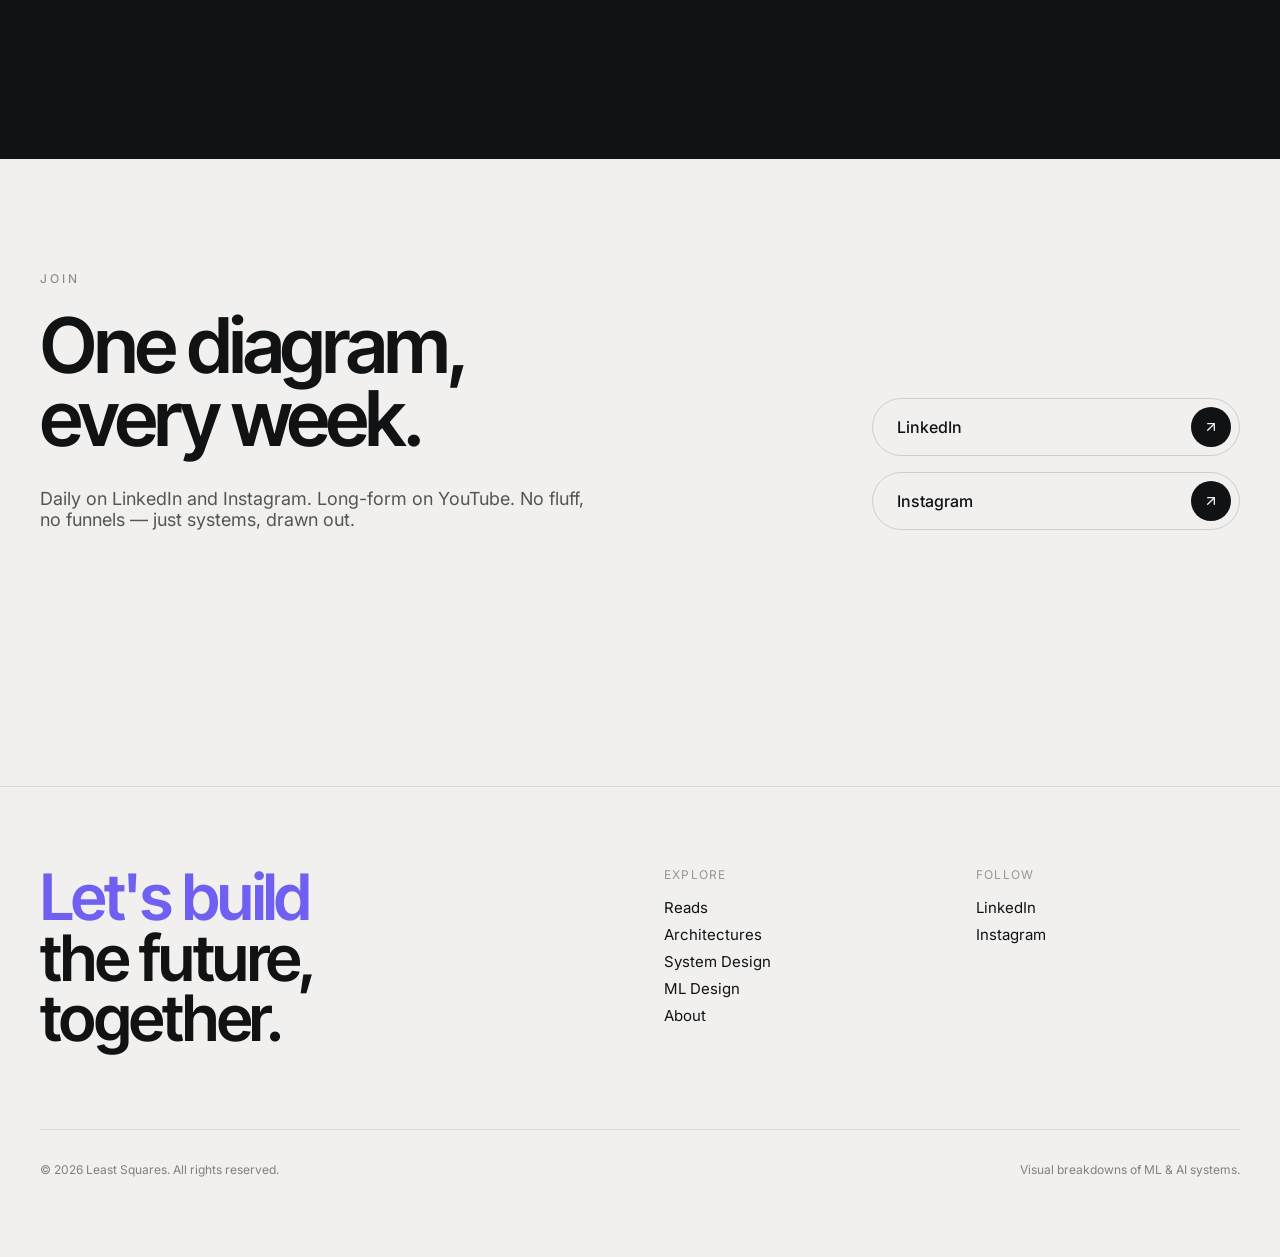
==== commit 2d425fc0: "[Add Read]: Speculative Decoding" ====
--- a/index.html
+++ b/index.html
@@ -11,6 +11,7 @@
   <meta property="og:url" content="/" />
   <link rel="canonical" href="/" />
   <link rel="stylesheet" href="styles.css" />
+  <link rel="stylesheet" href="https://cdn.jsdelivr.net/npm/bootstrap-icons@1.11.3/font/bootstrap-icons.min.css">
 </head>
 <body>
 
@@ -27,12 +28,12 @@
       <a href="ml-design.html">ML Design</a>
       <a href="about.html">About</a>
     </nav>
-    <a href="https://www.youtube.com/" target="_blank" rel="noreferrer" class="subscribe-btn">
+    <!-- <a href="https://www.youtube.com/" target="_blank" rel="noreferrer" class="subscribe-btn">
       <span class="subscribe-label">Subscribe</span>
       <span class="icon-circle">
         <svg class="icon-arrow-right" viewBox="0 0 24 24"><line x1="5" y1="12" x2="19" y2="12"/><polyline points="12 5 19 12 12 19"/></svg>
       </span>
-    </a>
+    </a> -->
     <button class="mobile-menu-btn" id="menuBtn" aria-label="Toggle menu">
       <span></span><span></span><span></span>
     </button>
@@ -43,7 +44,7 @@
     <a href="system-design.html">System Design</a>
     <a href="ml-design.html">ML Design</a>
     <a href="about.html">About</a>
-    <a href="https://www.youtube.com/" target="_blank" rel="noreferrer">Subscribe →</a>
+    <!-- <a href="https://www.youtube.com/" target="_blank" rel="noreferrer">Subscribe →</a> -->
   </nav>
 </header>
 
@@ -160,15 +161,15 @@
         <a href="reads.html" class="recent-label" style="text-decoration:underline;text-underline-offset:4px;">View all →</a>
       </div>
       <div class="reads-grid">
-        <a href="reads/reads-transformers.html" class="reads-card">
+        <a href="reads/architectures/speculative-decoding.html" class="reads-card">
           <div class="reads-img-wrap">
-            <img src="assets/diagram-transformer.jpg" alt="Why Transformers scale better than we thought" loading="lazy" />
+            <img src="assets/speculative-decoding-thumbnail.png" alt="Speculative Decoding in LLMs" loading="lazy" />
           </div>
           <p class="reads-tag">Architecture</p>
-          <h3 class="reads-title font-display">Why Transformers scale better than we thought</h3>
-          <p class="reads-body">Exploring the quadratic bottleneck and the emergence of linear-time alternatives.</p>
-        </a>
-        <a href="reads/reads-rag.html" class="reads-card">
+          <h3 class="reads-title font-display">Speculative Decoding in LLMs</h3>
+          <p class="reads-body">How a cheap draft model and a fast verification pass can deliver full-quality output at a fraction of the latency.</p>
+        </a>
+        <a href="reads/ml-design/reads-rag.html" class="reads-card">
           <div class="reads-img-wrap">
             <img src="assets/diagram-rag.jpg" alt="The hidden costs of RAG in production" loading="lazy" />
           </div>
@@ -185,10 +186,10 @@
         <div class="video-header">
           <p class="video-label">YouTube</p>
           <h2 class="video-headline editorial-headline">
-            Watch the systems<br>come apart.
+            Watch the systems<br>come apart.&nbsp;&nbsp;&nbsp;<i class="bi bi-youtube" style="font-size:54px;color:red"></i>
           </h2>
         </div>
-        <div class="video-grid">
+        <!-- <div class="video-grid">
           <a href="https://www.youtube.com/" target="_blank" rel="noreferrer" class="video-card">
             <div class="video-thumb">
               <img src="assets/yt-distributed.jpg" alt="Distributed Training Basics" loading="lazy" />
@@ -217,10 +218,10 @@
             </div>
             <p class="video-title">Vector Database Internals</p>
           </a>
-        </div>
+        </div> -->
         <div class="video-cta">
-          <a href="https://www.youtube.com/" target="_blank" rel="noreferrer">
-            See all videos
+          <a href="" target="_blank" rel="noreferrer">
+            Coming Soon
             <span class="icon-circle">
               <svg class="icon-arrow-right" viewBox="0 0 24 24"><line x1="5" y1="12" x2="19" y2="12"/><polyline points="12 5 19 12 12 19"/></svg>
             </span>
@@ -242,12 +243,12 @@
           </p>
         </div>
         <div class="social-right">
-          <a href="https://www.youtube.com/" target="_blank" rel="noreferrer" class="social-link">
+          <!-- <a href="https://www.youtube.com/" target="_blank" rel="noreferrer" class="social-link">
             <span>YouTube</span>
             <span class="icon-circle">
               <svg class="icon-arrow-up-right-sm" viewBox="0 0 24 24"><line x1="7" y1="17" x2="17" y2="7"/><polyline points="7 7 17 7 17 17"/></svg>
             </span>
-          </a>
+          </a> -->
           <a href="https://www.linkedin.com/" target="_blank" rel="noreferrer" class="social-link">
             <span>LinkedIn</span>
             <span class="icon-circle">
@@ -271,7 +272,7 @@
     <div class="inner">
       <div class="footer-grid">
         <div class="footer-brand">
-          <h2 class="font-display">Let's build<br>the future,<br>together.</h2>
+          <h2 class="font-display"><span class="brand-color">Let's build</span><br>the future,<br>together.</h2>
         </div>
         <div class="footer-col">
           <p class="footer-col-label">Explore</p>
@@ -286,7 +287,7 @@
         <div class="footer-col">
           <p class="footer-col-label">Follow</p>
           <ul>
-            <li><a href="https://www.youtube.com/" target="_blank" rel="noreferrer">YouTube</a></li>
+            <!-- <li><a href="https://www.youtube.com/" target="_blank" rel="noreferrer">YouTube</a></li> -->
             <li><a href="https://www.linkedin.com/" target="_blank" rel="noreferrer">LinkedIn</a></li>
             <li><a href="https://www.instagram.com/" target="_blank" rel="noreferrer">Instagram</a></li>
           </ul>
--- a/styles.css
+++ b/styles.css
@@ -1516,7 +1516,7 @@
 
 /* Content */
 .reads-page .reads-content {
-  max-width: 720px;
+  max-width: 900px;
   margin: 0 auto;
   padding: 4rem 2.5rem 6rem;
 }
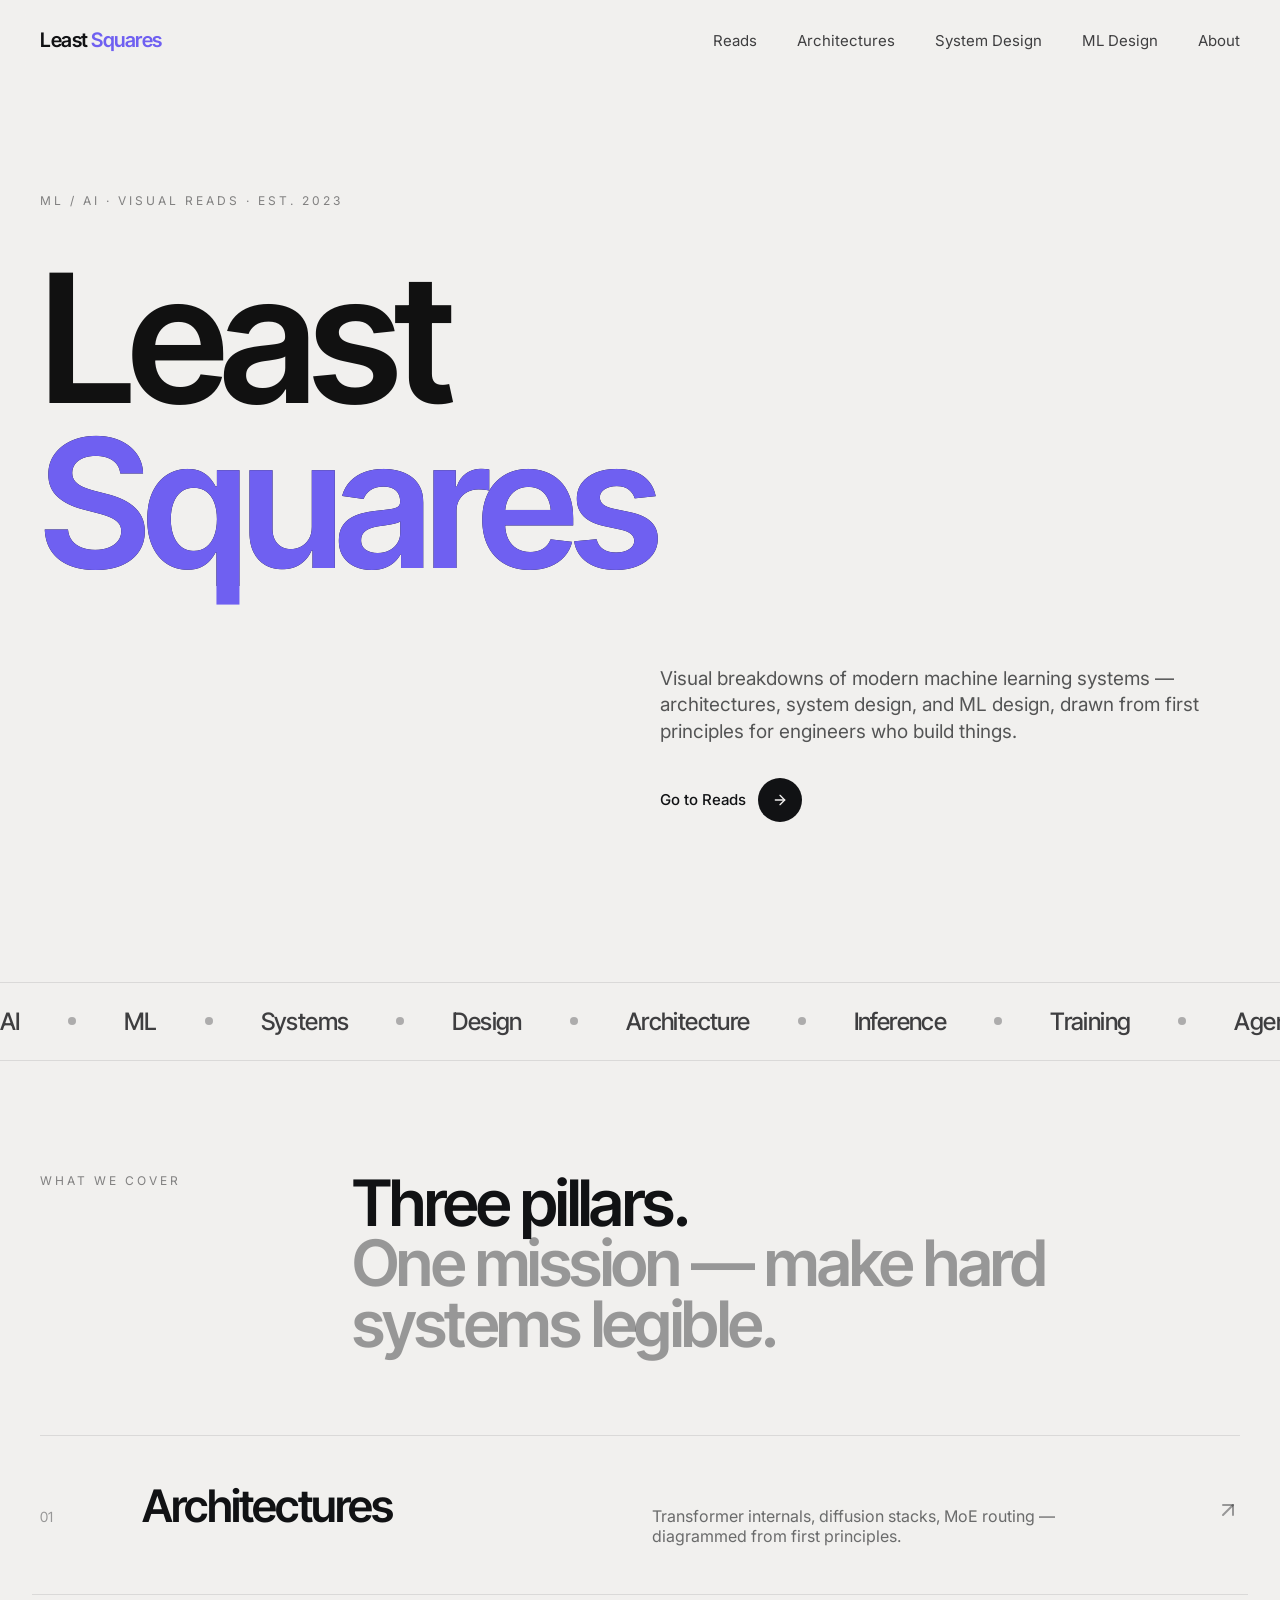
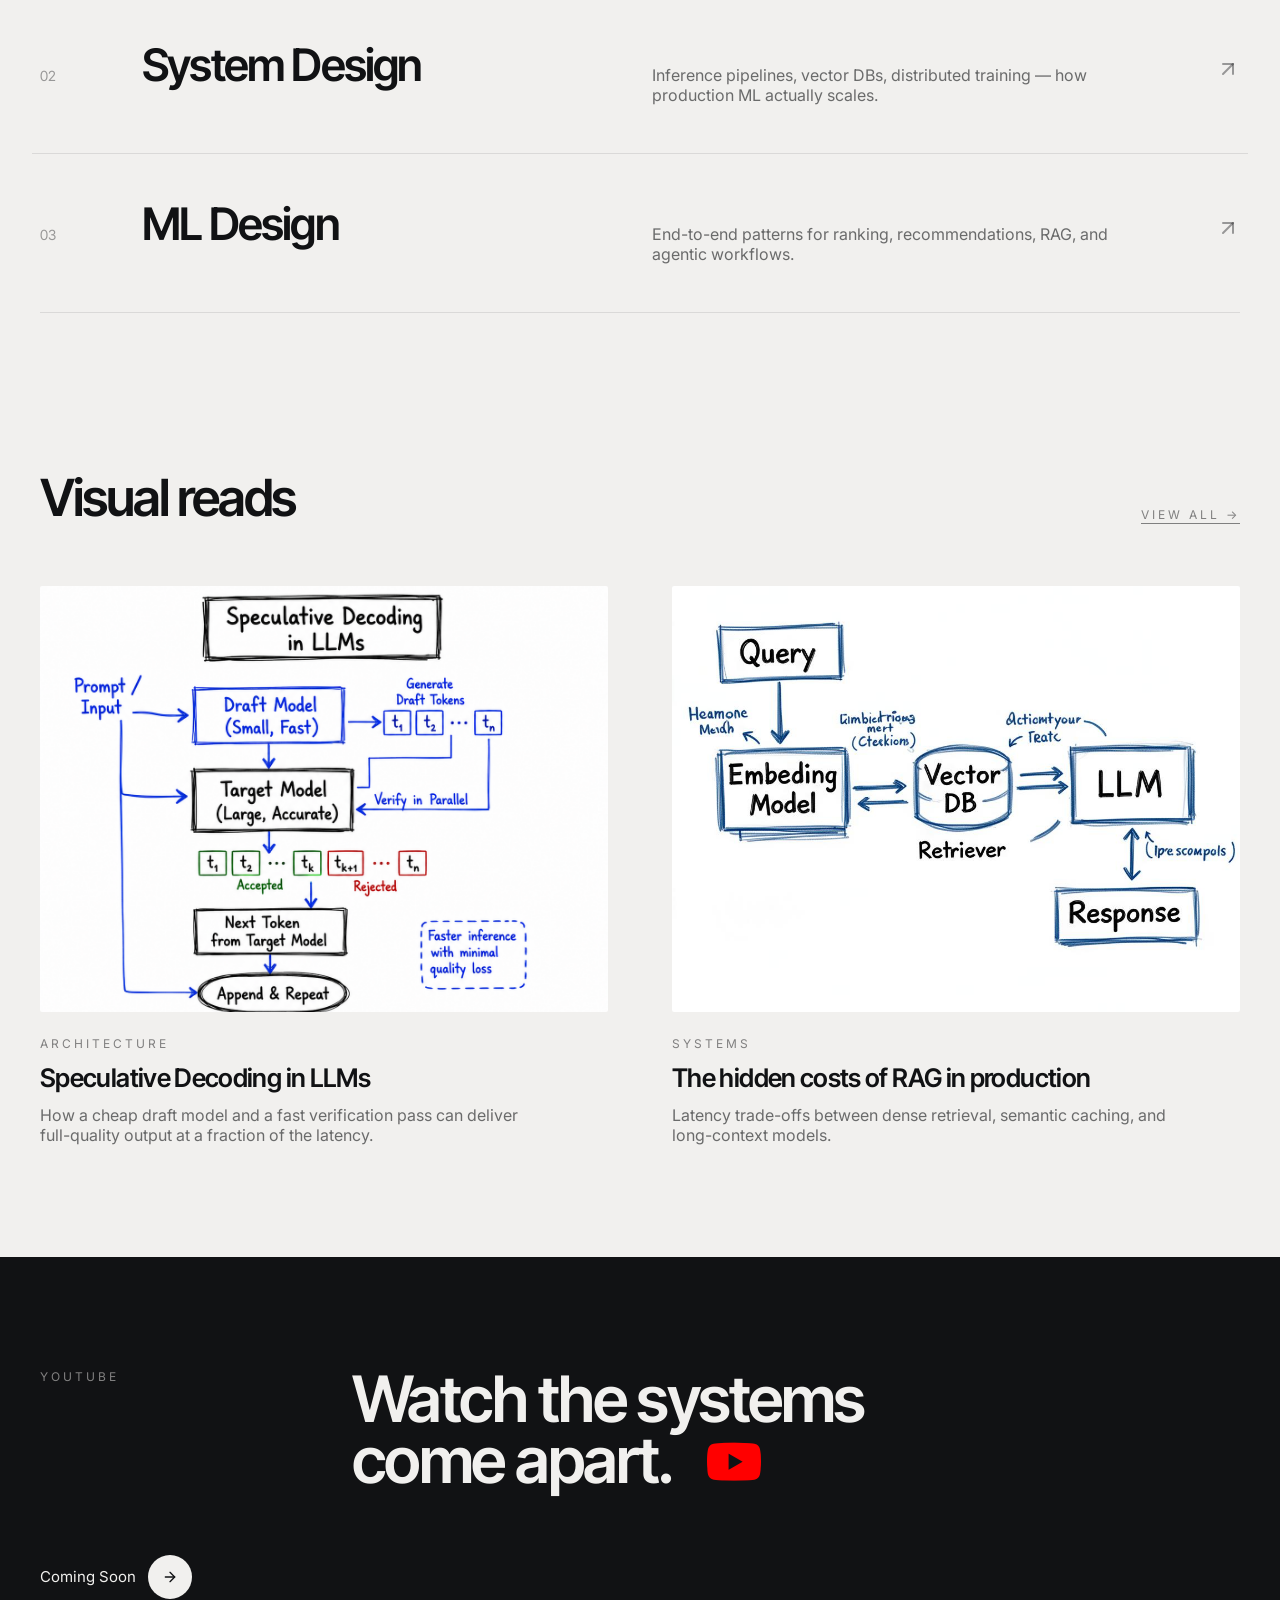
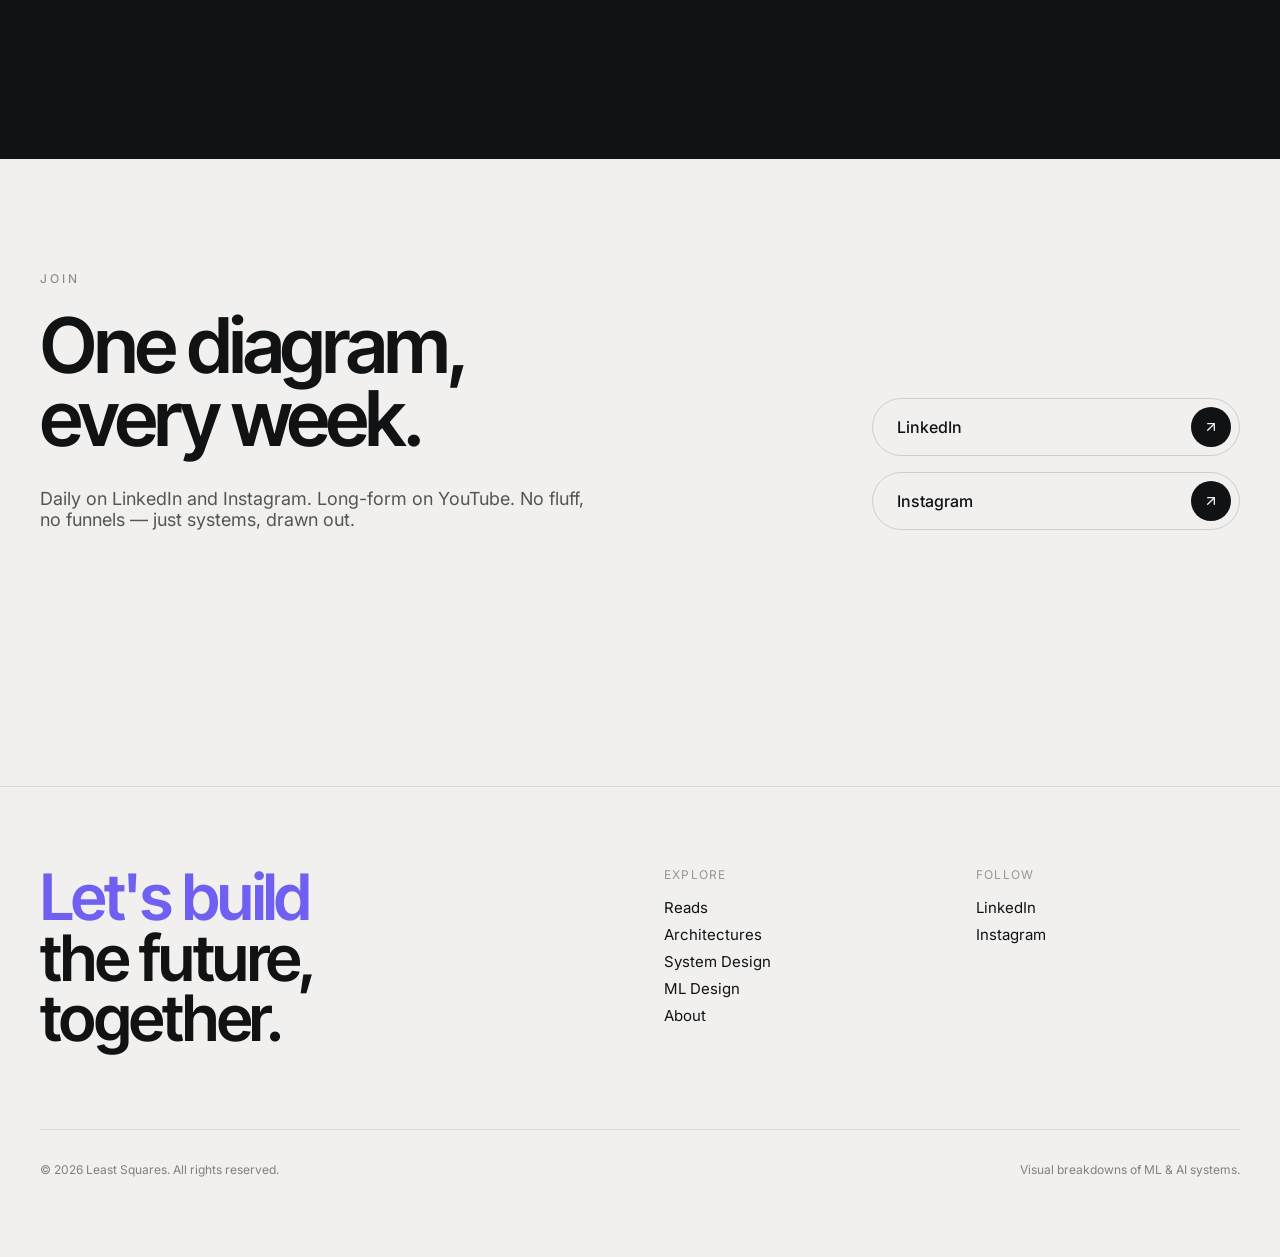
==== commit d2a2f76f: "[Update]: Final check for stable release" ====
--- a/index.html
+++ b/index.html
@@ -3,7 +3,8 @@
 <head>
   <meta charset="UTF-8" />
   <meta name="viewport" content="width=device-width, initial-scale=1.0" />
-  <title>Least Squares</title>
+  <title>Home - Least Squares</title>
+  <link rel="icon" href="assets/logo/lslogo.ico">
   <meta name="description" content="Visual breakdowns of ML/AI architectures, system design, and ML design — annotated diagrams and first-principles analysis for engineers." />
   <meta property="og:title" content="Least Squares — ML/AI Architectures & System Design" />
   <meta property="og:description" content="Visual breakdowns of ML systems, RAG pipelines, and model internals." />
@@ -65,13 +66,13 @@
               first principles for engineers who build things.
             </p>
             <div class="hero-actions">
-              <a href="https://www.youtube.com/" target="_blank" rel="noreferrer" class="yt-link">
-                Watch on YouTube
+              <a href="reads.html" target="_blank" rel="noreferrer" class="yt-link">
+                Go to Reads
                 <span class="icon-circle">
                   <svg class="icon-arrow-right" viewBox="0 0 24 24"><line x1="5" y1="12" x2="19" y2="12"/><polyline points="12 5 19 12 12 19"/></svg>
                 </span>
               </a>
-              <a href="about.html" class="about-link">About</a>
+              <!-- <a href="about.html" class="about-link">About</a> -->
             </div>
           </div>
         </div>
@@ -249,13 +250,13 @@
               <svg class="icon-arrow-up-right-sm" viewBox="0 0 24 24"><line x1="7" y1="17" x2="17" y2="7"/><polyline points="7 7 17 7 17 17"/></svg>
             </span>
           </a> -->
-          <a href="https://www.linkedin.com/" target="_blank" rel="noreferrer" class="social-link">
+          <a href="https://www.linkedin.com/company/least-squares" target="_blank" rel="noreferrer" class="social-link">
             <span>LinkedIn</span>
             <span class="icon-circle">
               <svg class="icon-arrow-up-right-sm" viewBox="0 0 24 24"><line x1="7" y1="17" x2="17" y2="7"/><polyline points="7 7 17 7 17 17"/></svg>
             </span>
           </a>
-          <a href="https://www.instagram.com/" target="_blank" rel="noreferrer" class="social-link">
+          <a href="https://www.instagram.com/leastsquaresindia?igsh=bHJ1dGNtOXZhd3dq&ut-m_source=qr" target="_blank" rel="noreferrer" class="social-link">
             <span>Instagram</span>
             <span class="icon-circle">
               <svg class="icon-arrow-up-right-sm" viewBox="0 0 24 24"><line x1="7" y1="17" x2="17" y2="7"/><polyline points="7 7 17 7 17 17"/></svg>
@@ -288,8 +289,8 @@
           <p class="footer-col-label">Follow</p>
           <ul>
             <!-- <li><a href="https://www.youtube.com/" target="_blank" rel="noreferrer">YouTube</a></li> -->
-            <li><a href="https://www.linkedin.com/" target="_blank" rel="noreferrer">LinkedIn</a></li>
-            <li><a href="https://www.instagram.com/" target="_blank" rel="noreferrer">Instagram</a></li>
+            <li><a href="https://www.linkedin.com/company/least-squares" target="_blank" rel="noreferrer">LinkedIn</a></li>
+            <li><a href="https://www.instagram.com/leastsquaresindia?igsh=bHJ1dGNtOXZhd3dq&ut-m_source=qr" target="_blank" rel="noreferrer">Instagram</a></li>
           </ul>
         </div>
       </div>
--- a/styles.css
+++ b/styles.css
@@ -137,6 +137,20 @@
 
 .site-header .subscribe-btn:hover .icon-circle {
   transform: rotate(-25deg);
+}
+
+.read-now {
+  font-size: 18px;
+  color: rgb(90, 30, 255);
+  font-family: 'Courier New', Courier, monospace;
+  text-decoration: none;
+  display: inline-block;
+  transition: color 0.3s ease, transform 0.3s ease;
+}
+
+.read-now:hover {
+  color: #00c96b;
+  transform: translateX(4px);
 }
 
 /* Mobile nav toggle — hidden on desktop, shown only in mobile breakpoint */
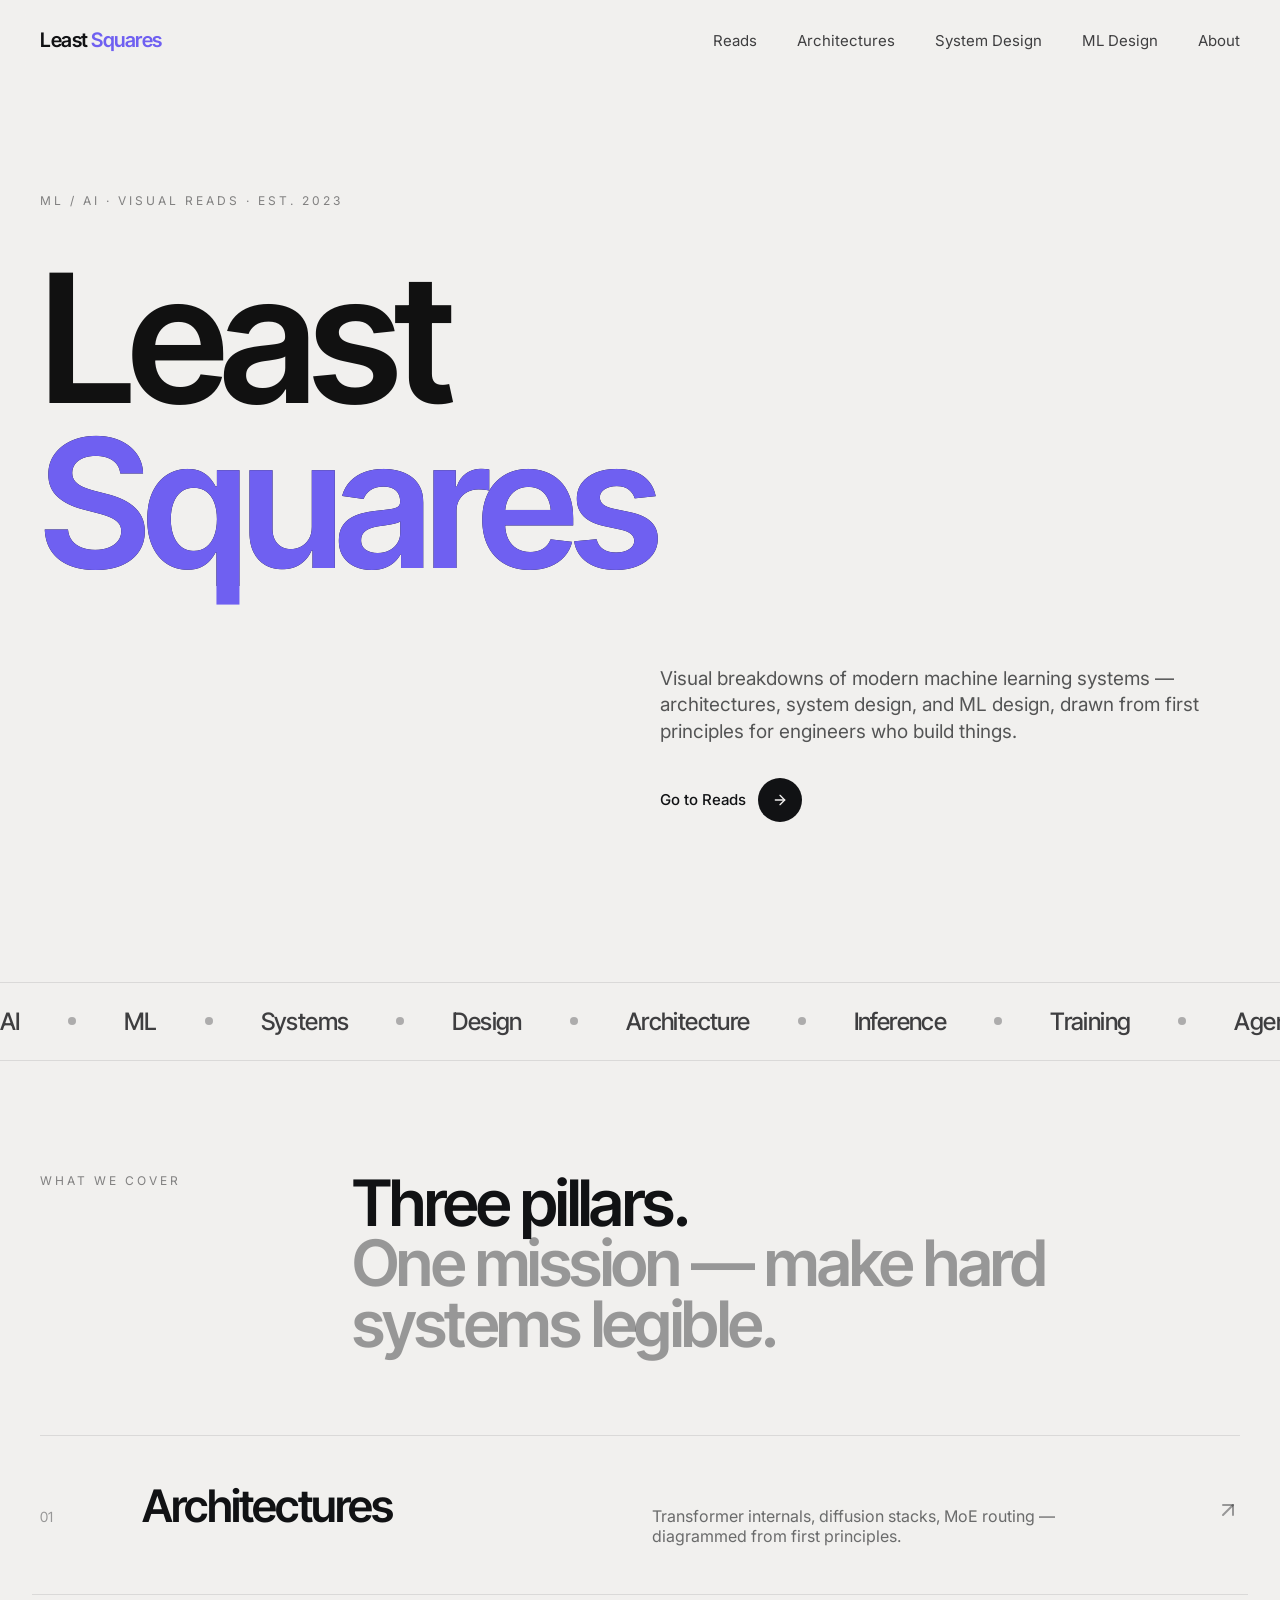
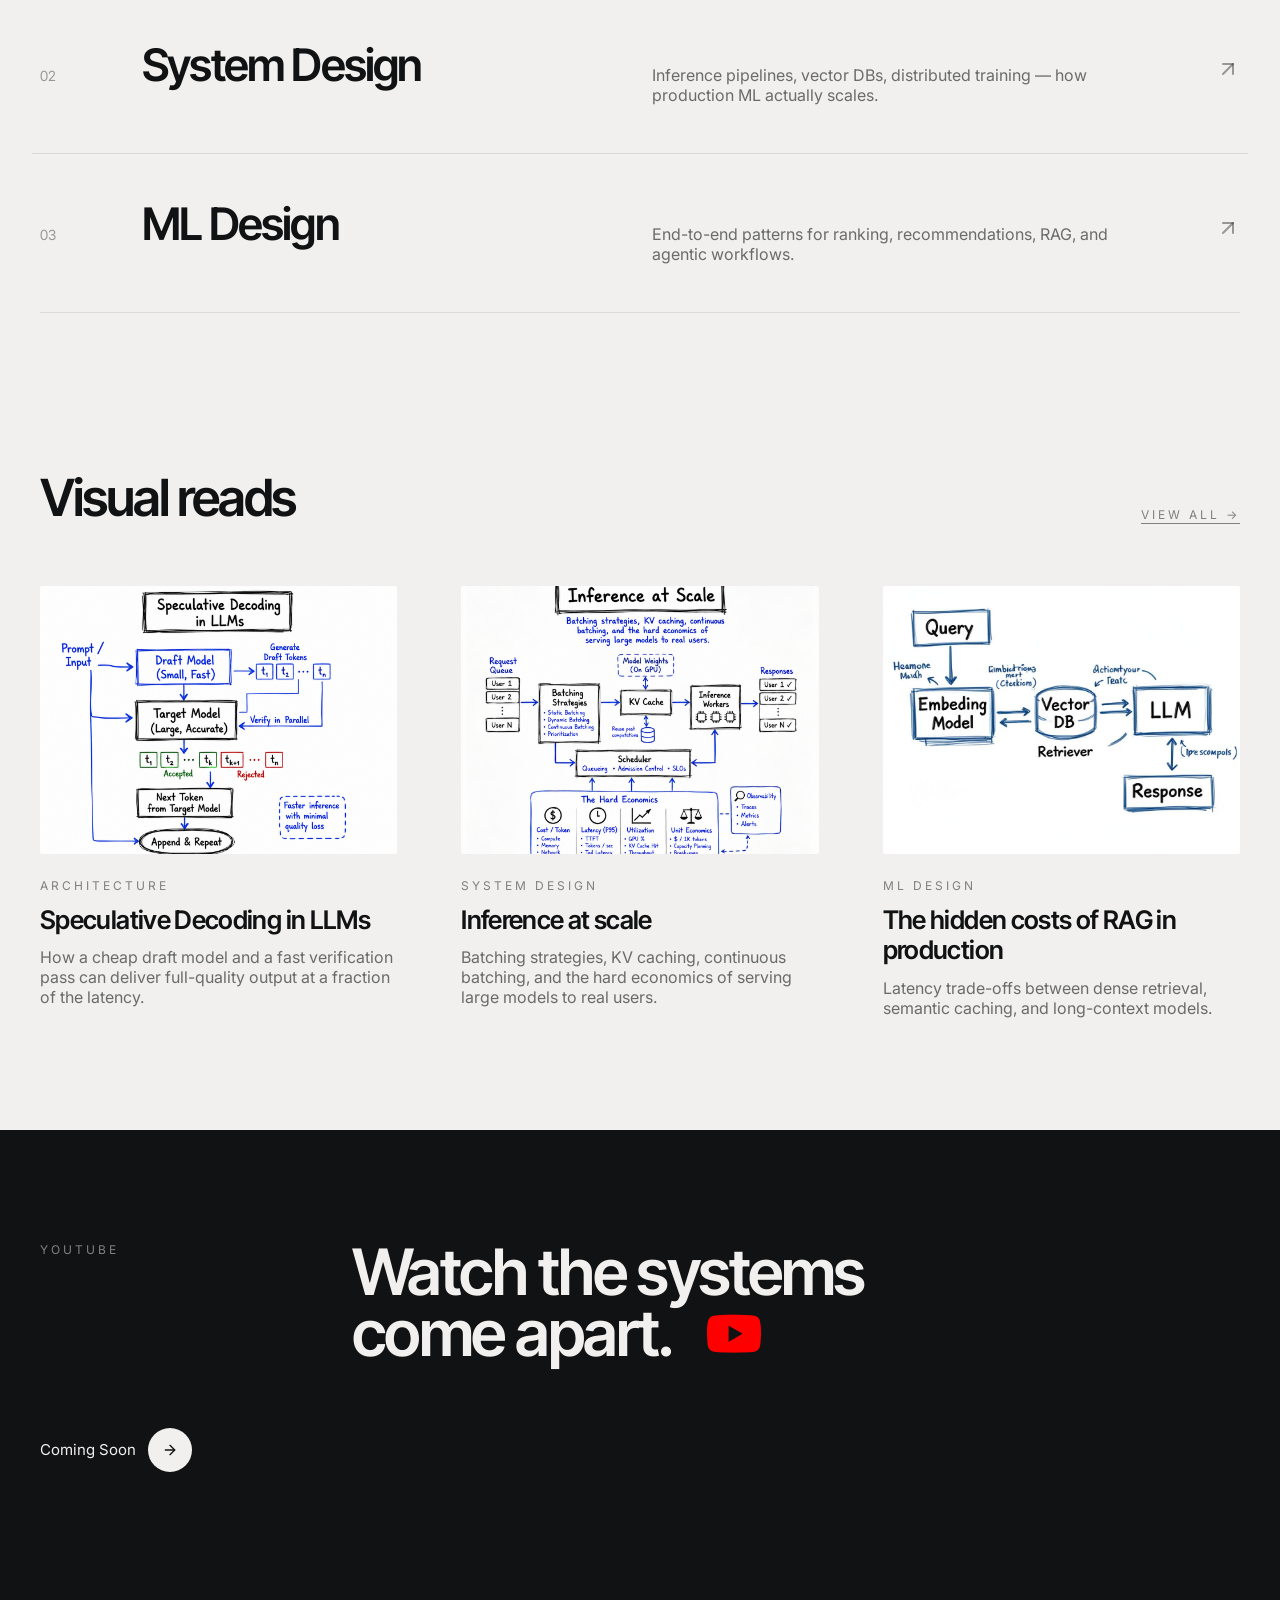
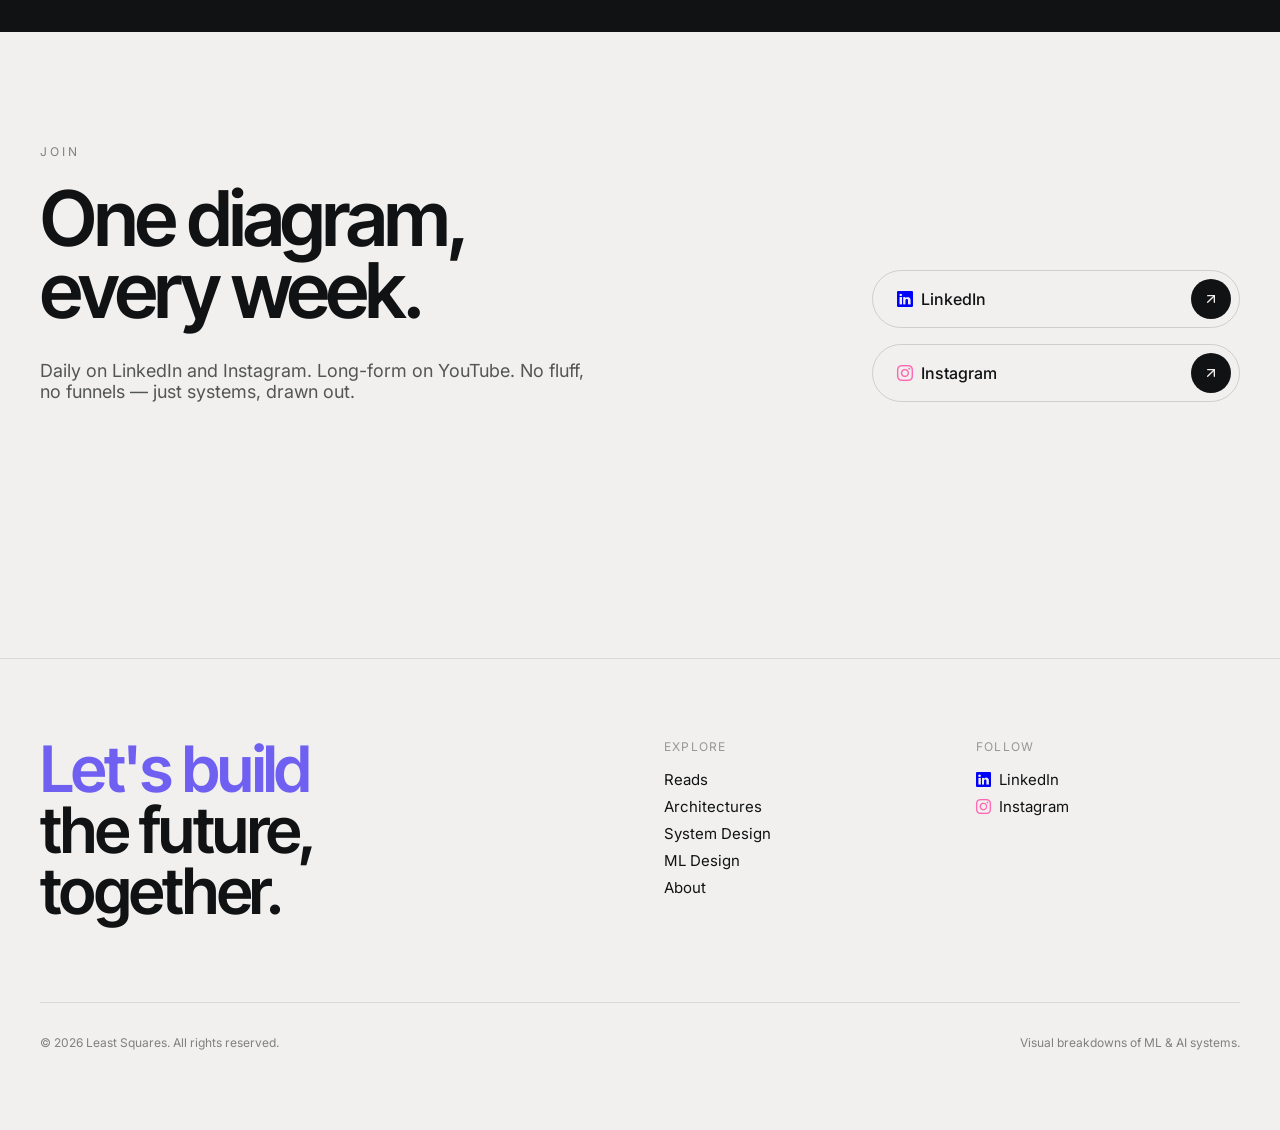
==== commit 8d2a0253: "[Update]: Add new blog in ML design" ====
--- a/index.html
+++ b/index.html
@@ -164,17 +164,25 @@
       <div class="reads-grid">
         <a href="reads/architectures/speculative-decoding.html" class="reads-card">
           <div class="reads-img-wrap">
-            <img src="assets/speculative-decoding-thumbnail.png" alt="Speculative Decoding in LLMs" loading="lazy" />
+            <img src="assets/reads-thumbnails/speculative-decoding-thumbnail.png" alt="Speculative Decoding in LLMs" loading="lazy" />
           </div>
           <p class="reads-tag">Architecture</p>
           <h3 class="reads-title font-display">Speculative Decoding in LLMs</h3>
           <p class="reads-body">How a cheap draft model and a fast verification pass can deliver full-quality output at a fraction of the latency.</p>
         </a>
+        <a href="reads/system-design/inference-at-scale.html" class="reads-card">
+          <div class="reads-img-wrap">
+            <img src="assets/reads-thumbnails/inference-scale-thumbnail.png" alt="Inference at scale system diagram" loading="lazy" />
+          </div>
+          <p class="reads-tag">System Design</p>
+          <h3 class="reads-title font-display">Inference at scale</h3>
+          <p class="reads-body">Batching strategies, KV caching, continuous batching, and the hard economics of serving large models to real users.</p>
+        </a>
         <a href="reads/ml-design/reads-rag.html" class="reads-card">
           <div class="reads-img-wrap">
-            <img src="assets/diagram-rag.jpg" alt="The hidden costs of RAG in production" loading="lazy" />
+            <img src="assets/reads-thumbnails/diagram-rag.jpg" alt="The hidden costs of RAG in production" loading="lazy" />
           </div>
-          <p class="reads-tag">Systems</p>
+          <p class="reads-tag">ML Design</p>
           <h3 class="reads-title font-display">The hidden costs of RAG in production</h3>
           <p class="reads-body">Latency trade-offs between dense retrieval, semantic caching, and long-context models.</p>
         </a>
@@ -251,13 +259,13 @@
             </span>
           </a> -->
           <a href="https://www.linkedin.com/company/least-squares" target="_blank" rel="noreferrer" class="social-link">
-            <span>LinkedIn</span>
+            <span><i class="bi bi-linkedin" style="color: blue;"></i>&nbsp;&nbsp;LinkedIn</span>
             <span class="icon-circle">
               <svg class="icon-arrow-up-right-sm" viewBox="0 0 24 24"><line x1="7" y1="17" x2="17" y2="7"/><polyline points="7 7 17 7 17 17"/></svg>
             </span>
           </a>
           <a href="https://www.instagram.com/leastsquaresindia?igsh=bHJ1dGNtOXZhd3dq&ut-m_source=qr" target="_blank" rel="noreferrer" class="social-link">
-            <span>Instagram</span>
+            <span><i class="bi bi-instagram" style="color:hotpink"></i>&nbsp;&nbsp;Instagram</span>
             <span class="icon-circle">
               <svg class="icon-arrow-up-right-sm" viewBox="0 0 24 24"><line x1="7" y1="17" x2="17" y2="7"/><polyline points="7 7 17 7 17 17"/></svg>
             </span>
@@ -289,8 +297,8 @@
           <p class="footer-col-label">Follow</p>
           <ul>
             <!-- <li><a href="https://www.youtube.com/" target="_blank" rel="noreferrer">YouTube</a></li> -->
-            <li><a href="https://www.linkedin.com/company/least-squares" target="_blank" rel="noreferrer">LinkedIn</a></li>
-            <li><a href="https://www.instagram.com/leastsquaresindia?igsh=bHJ1dGNtOXZhd3dq&ut-m_source=qr" target="_blank" rel="noreferrer">Instagram</a></li>
+            <li><a href="https://www.linkedin.com/company/least-squares" target="_blank" rel="noreferrer"><i class="bi bi-linkedin" style="color: blue;"></i>&nbsp;&nbsp;LinkedIn</a></li>
+            <li><a href="https://www.instagram.com/leastsquaresindia?igsh=bHJ1dGNtOXZhd3dq&ut-m_source=qr" target="_blank" rel="noreferrer"><i class="bi bi-instagram" style="color:hotpink;"></i>&nbsp;&nbsp;Instagram</a></li>
           </ul>
         </div>
       </div>
--- a/styles.css
+++ b/styles.css
@@ -530,7 +530,7 @@
 
 .reads-grid {
   display: grid;
-  grid-template-columns: repeat(2, 1fr);
+  grid-template-columns: repeat(3, 1fr);
   gap: 4rem;
 }
 
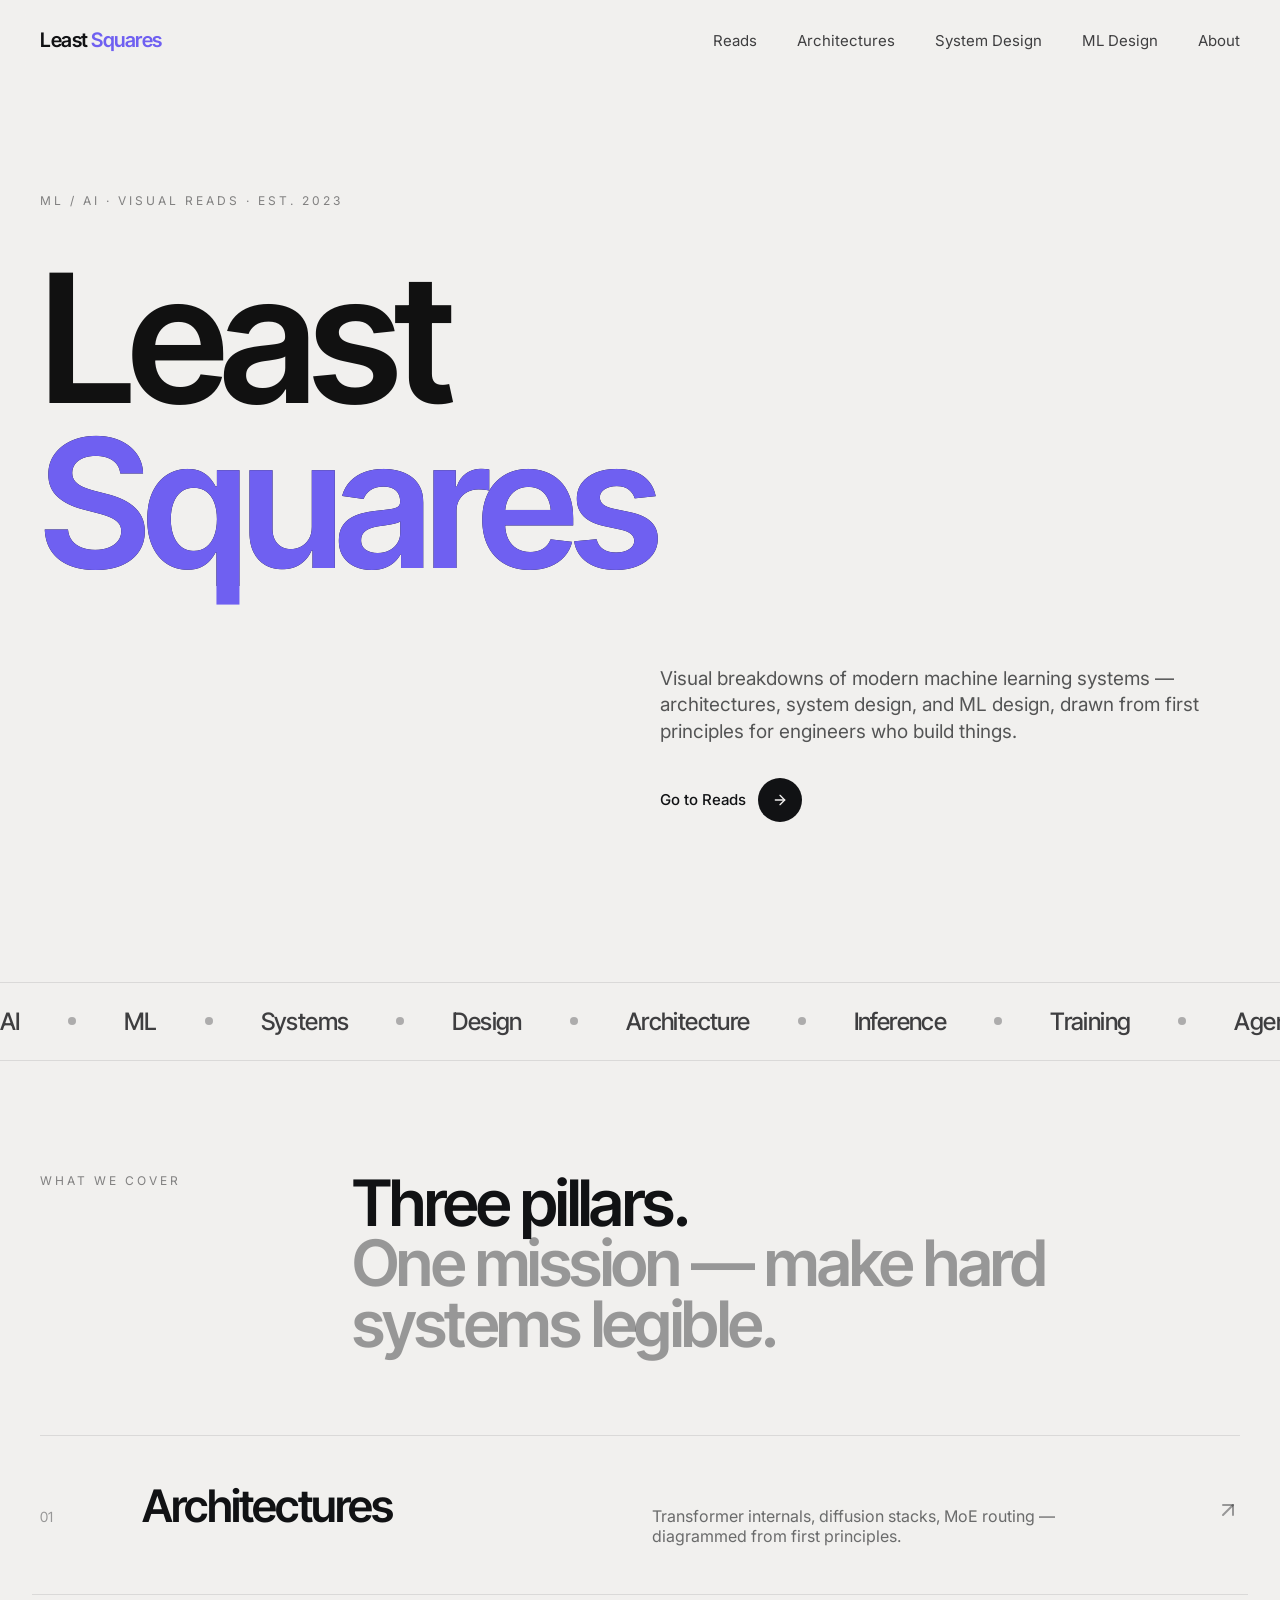
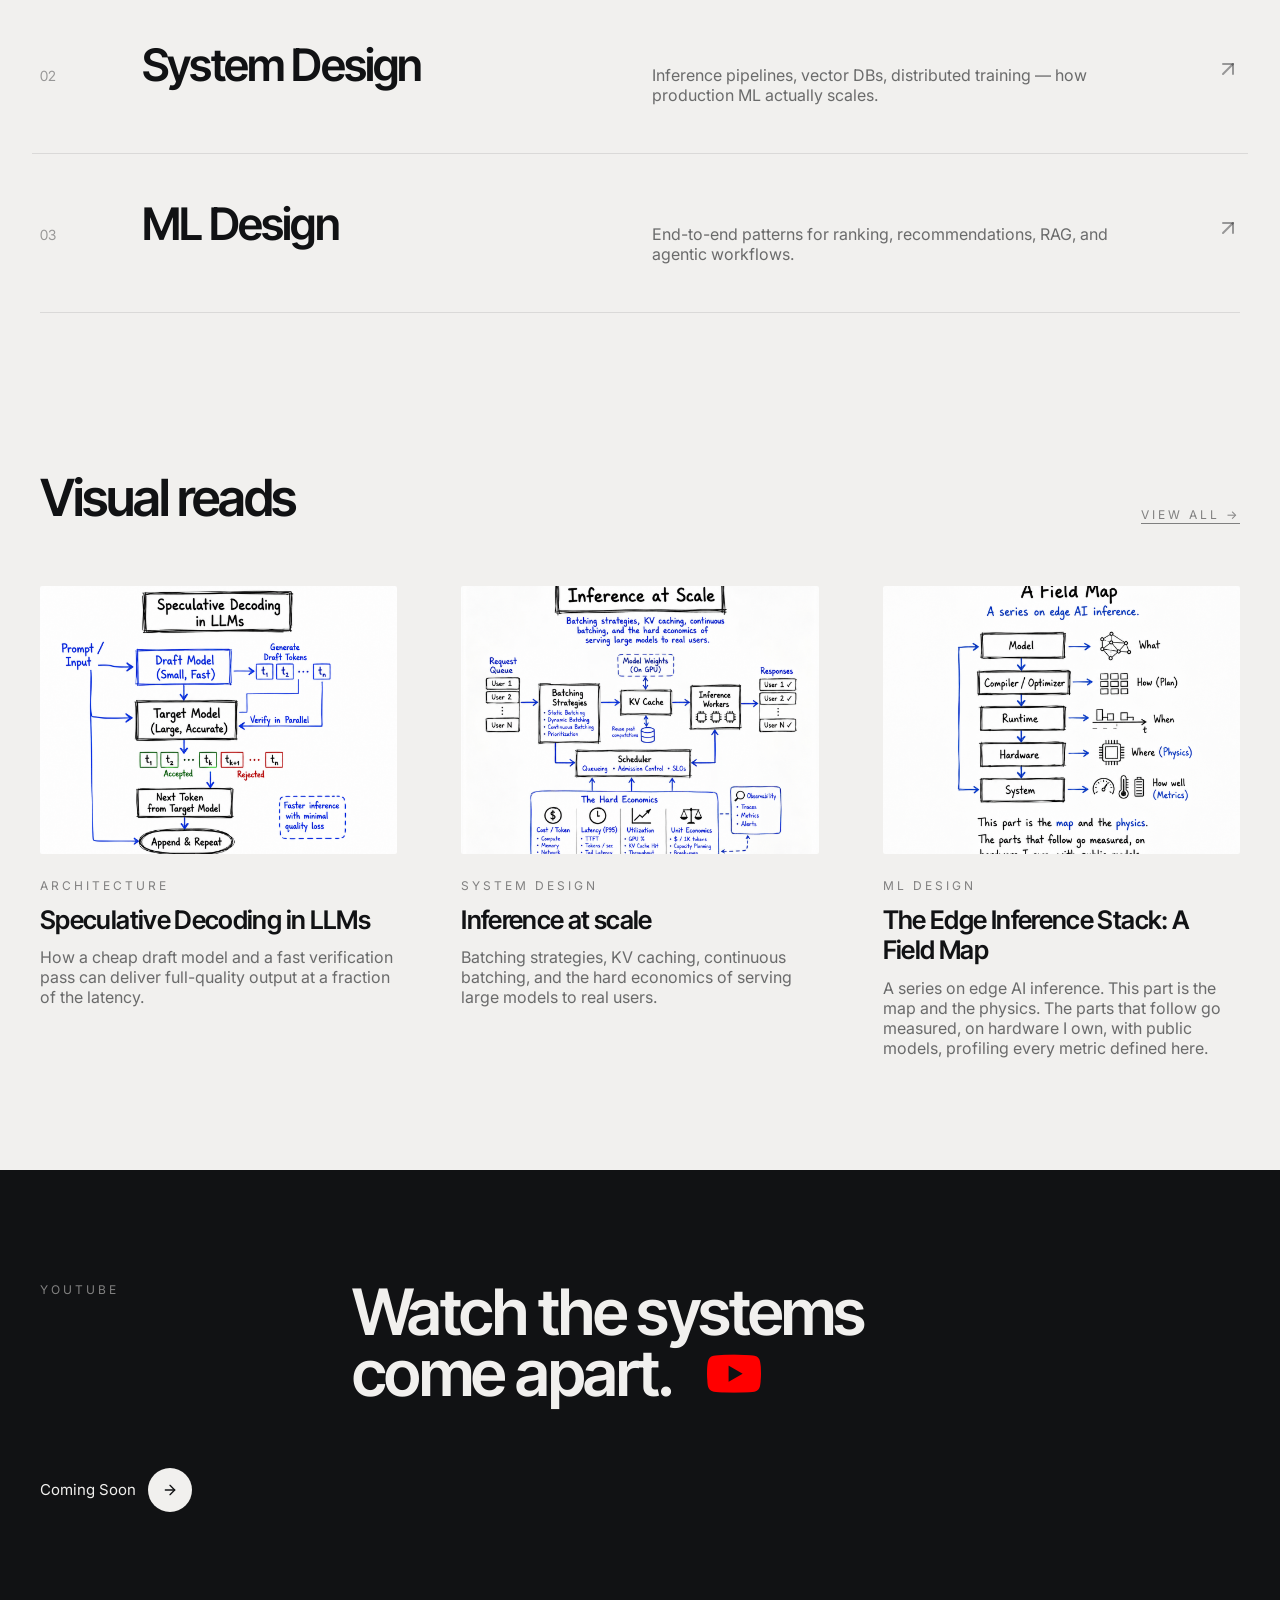
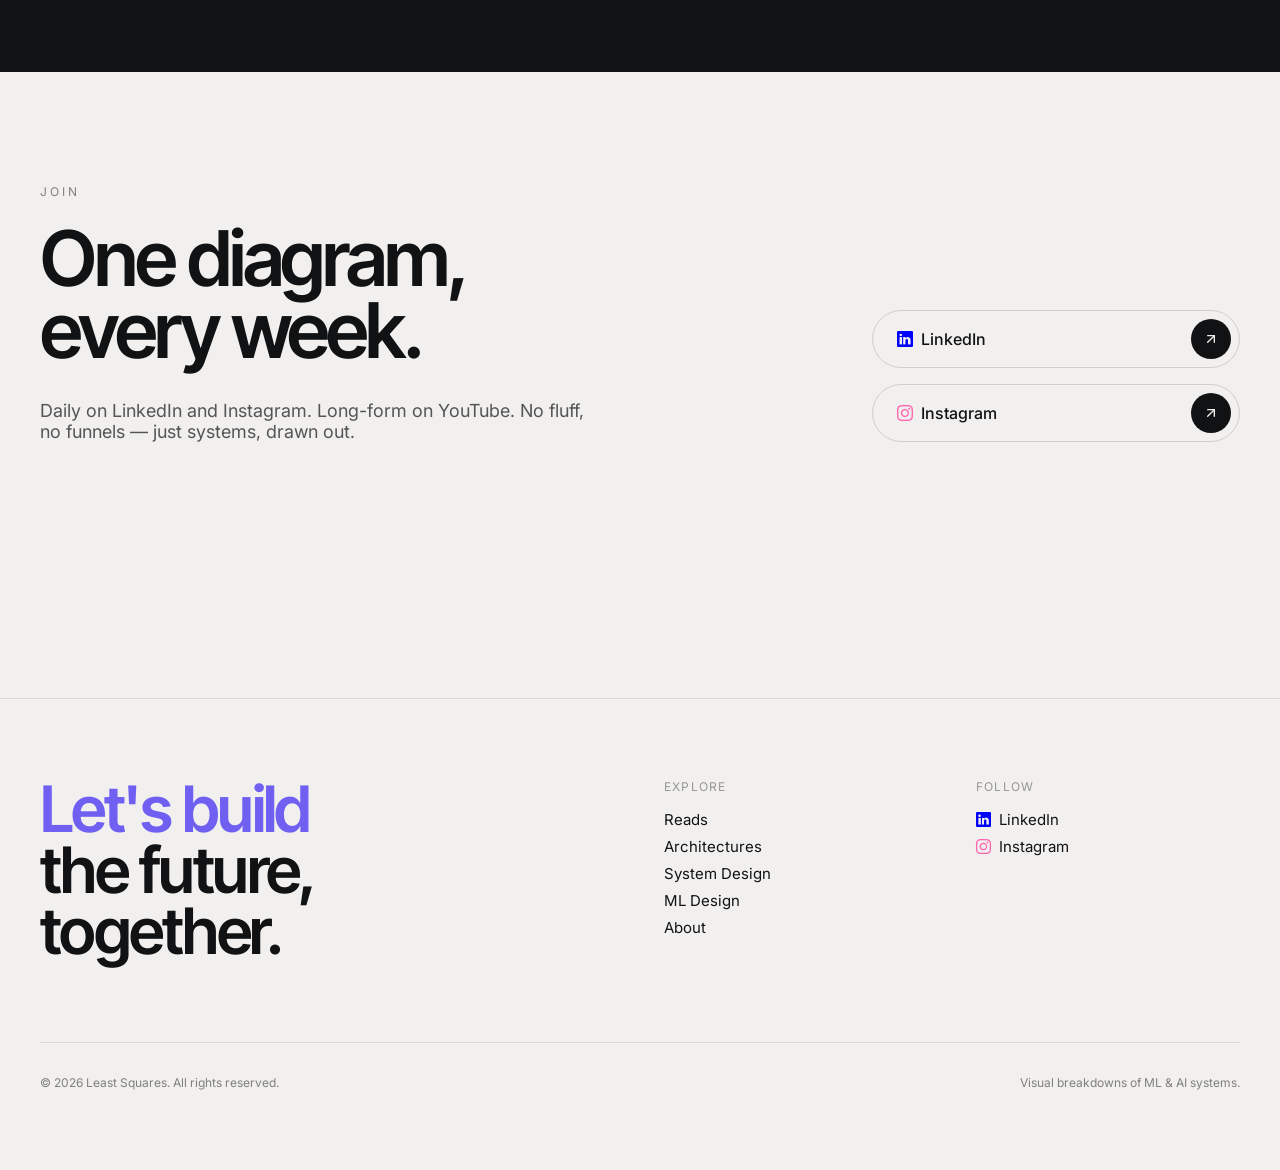
==== commit 70a7b9b2: "[Add Read]: New Read in ML Design" ====
--- a/index.html
+++ b/index.html
@@ -178,13 +178,14 @@
           <h3 class="reads-title font-display">Inference at scale</h3>
           <p class="reads-body">Batching strategies, KV caching, continuous batching, and the hard economics of serving large models to real users.</p>
         </a>
-        <a href="reads/ml-design/reads-rag.html" class="reads-card">
+        <a href="reads/ml-design/edge-ai-inference-pt1.html" class="reads-card">
           <div class="reads-img-wrap">
-            <img src="assets/reads-thumbnails/diagram-rag.jpg" alt="The hidden costs of RAG in production" loading="lazy" />
+            <img src="assets/reads-thumbnails/edge-ai-inference-pt1.png" alt="The Edge Inference Stack: A Field Map" loading="lazy" />
           </div>
           <p class="reads-tag">ML Design</p>
-          <h3 class="reads-title font-display">The hidden costs of RAG in production</h3>
-          <p class="reads-body">Latency trade-offs between dense retrieval, semantic caching, and long-context models.</p>
+          <h3 class="reads-title font-display">The Edge Inference Stack: A Field Map</h3>
+          <p class="reads-body">A series on edge AI inference. This part is the map and the physics. The parts that follow go
+            measured, on hardware I own, with public models, profiling every metric defined here.</p>
         </a>
       </div>
     </section>
@@ -264,7 +265,7 @@
               <svg class="icon-arrow-up-right-sm" viewBox="0 0 24 24"><line x1="7" y1="17" x2="17" y2="7"/><polyline points="7 7 17 7 17 17"/></svg>
             </span>
           </a>
-          <a href="https://www.instagram.com/leastsquaresindia?igsh=bHJ1dGNtOXZhd3dq&ut-m_source=qr" target="_blank" rel="noreferrer" class="social-link">
+          <a href="https://www.instagram.com/leastsquares.in?igsh=bHJ1dGNtOXZhd3dq&utm_source=qr" target="_blank" rel="noreferrer" class="social-link">
             <span><i class="bi bi-instagram" style="color:hotpink"></i>&nbsp;&nbsp;Instagram</span>
             <span class="icon-circle">
               <svg class="icon-arrow-up-right-sm" viewBox="0 0 24 24"><line x1="7" y1="17" x2="17" y2="7"/><polyline points="7 7 17 7 17 17"/></svg>
@@ -298,7 +299,7 @@
           <ul>
             <!-- <li><a href="https://www.youtube.com/" target="_blank" rel="noreferrer">YouTube</a></li> -->
             <li><a href="https://www.linkedin.com/company/least-squares" target="_blank" rel="noreferrer"><i class="bi bi-linkedin" style="color: blue;"></i>&nbsp;&nbsp;LinkedIn</a></li>
-            <li><a href="https://www.instagram.com/leastsquaresindia?igsh=bHJ1dGNtOXZhd3dq&ut-m_source=qr" target="_blank" rel="noreferrer"><i class="bi bi-instagram" style="color:hotpink;"></i>&nbsp;&nbsp;Instagram</a></li>
+            <li><a href="https://www.instagram.com/leastsquares.in?igsh=bHJ1dGNtOXZhd3dq&utm_source=qr" target="_blank" rel="noreferrer"><i class="bi bi-instagram" style="color:hotpink;"></i>&nbsp;&nbsp;Instagram</a></li>
           </ul>
         </div>
       </div>
